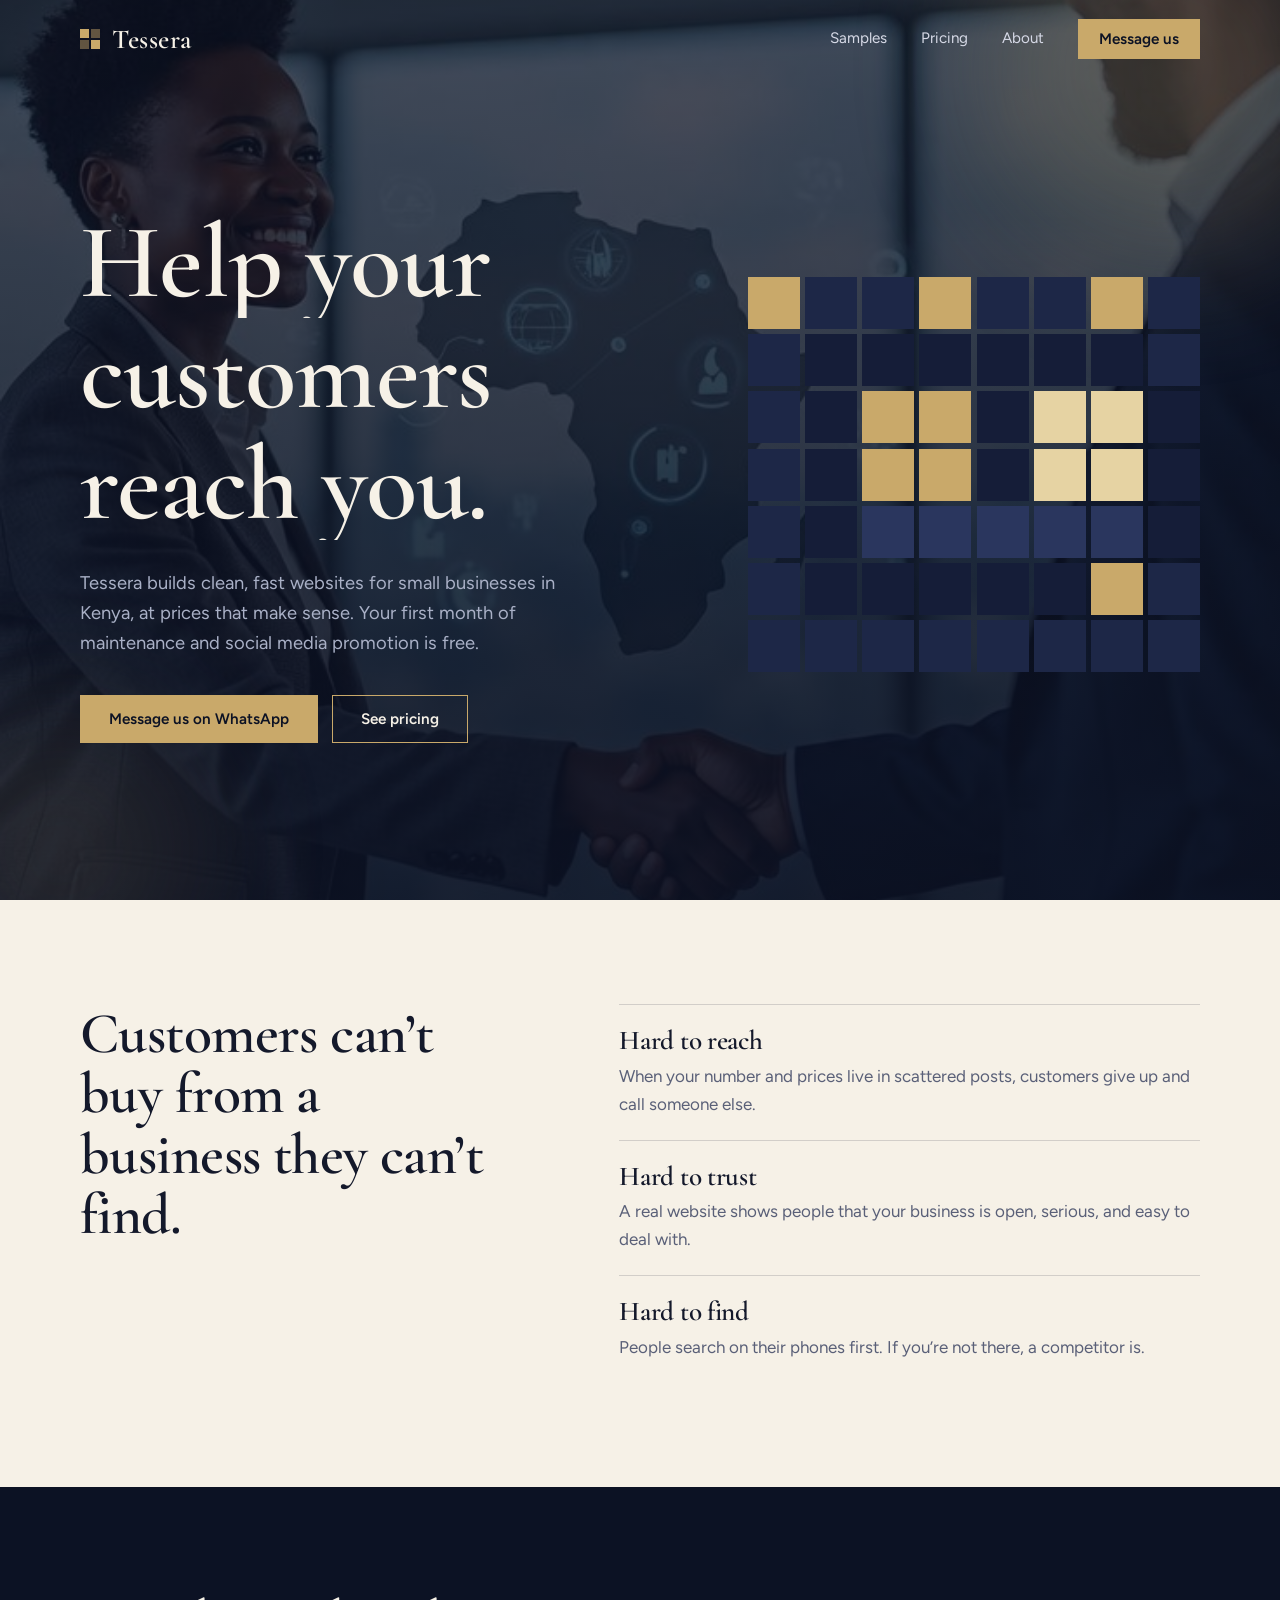
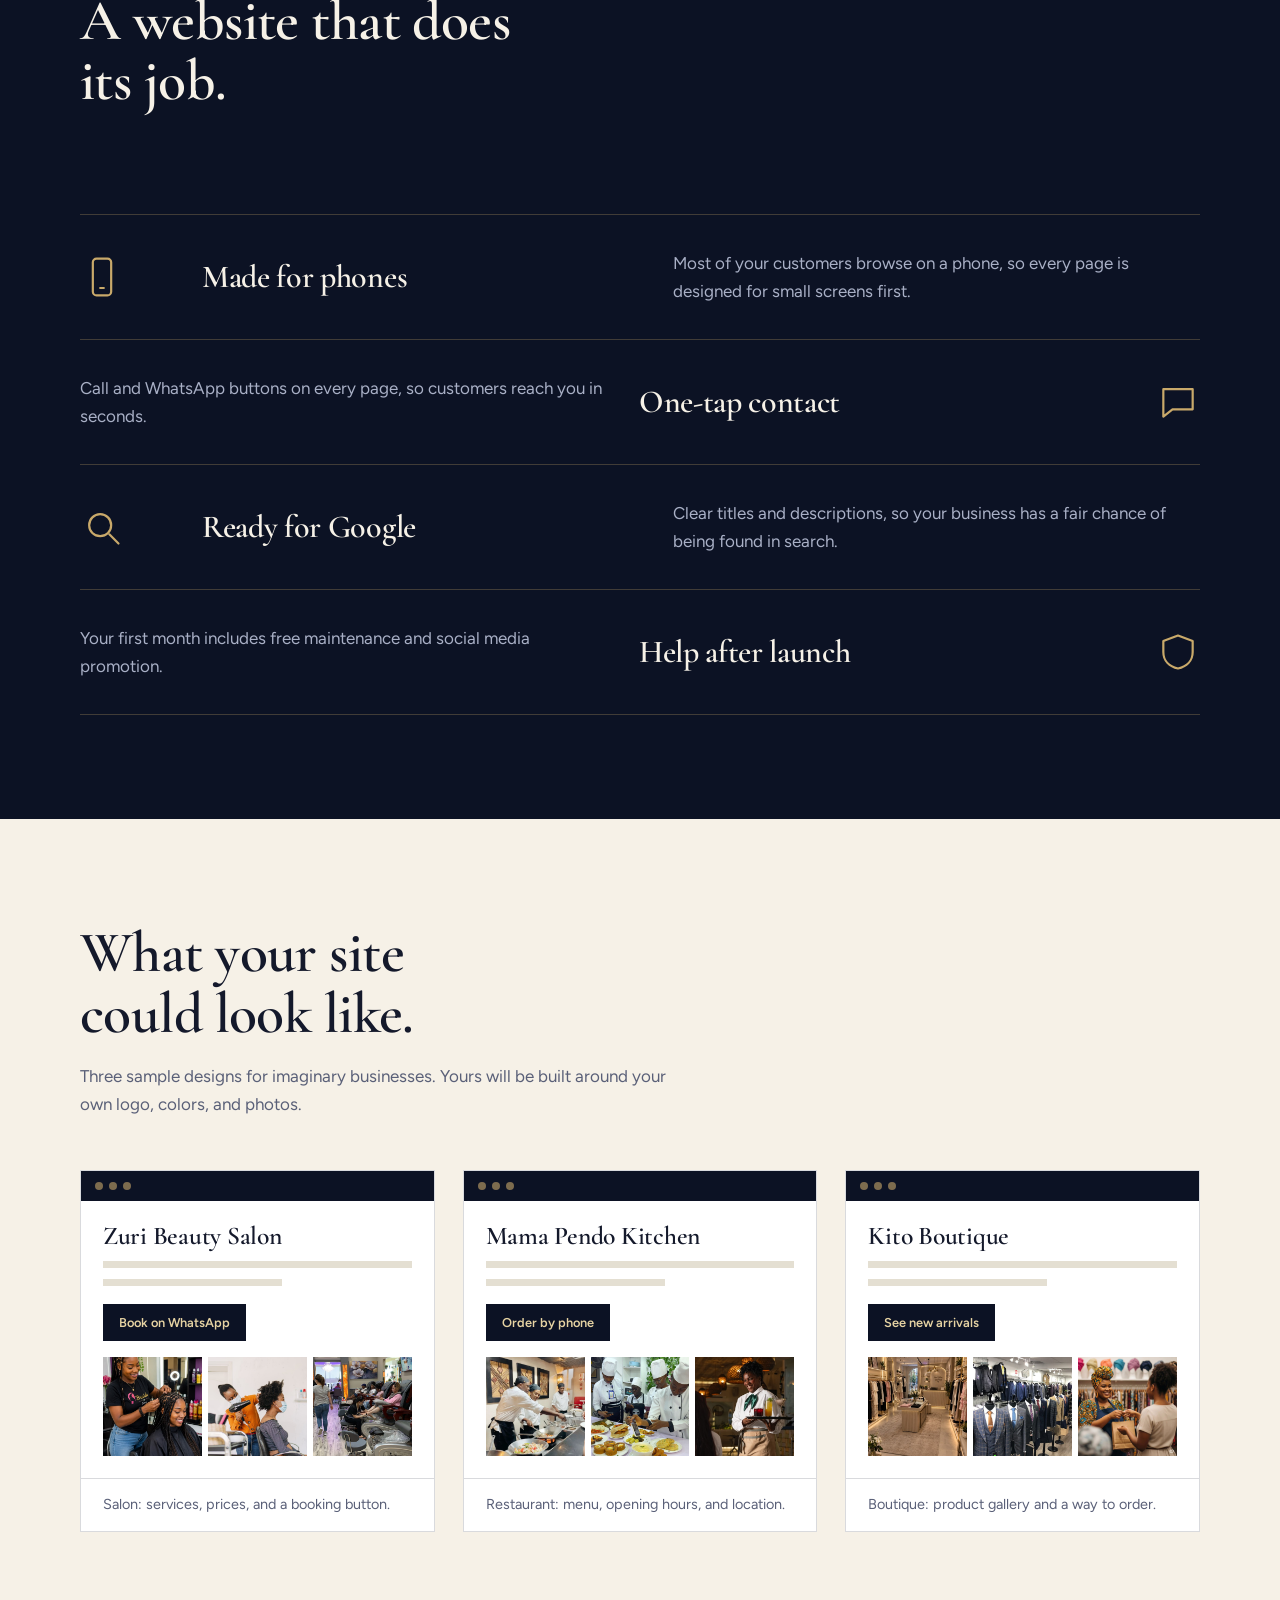
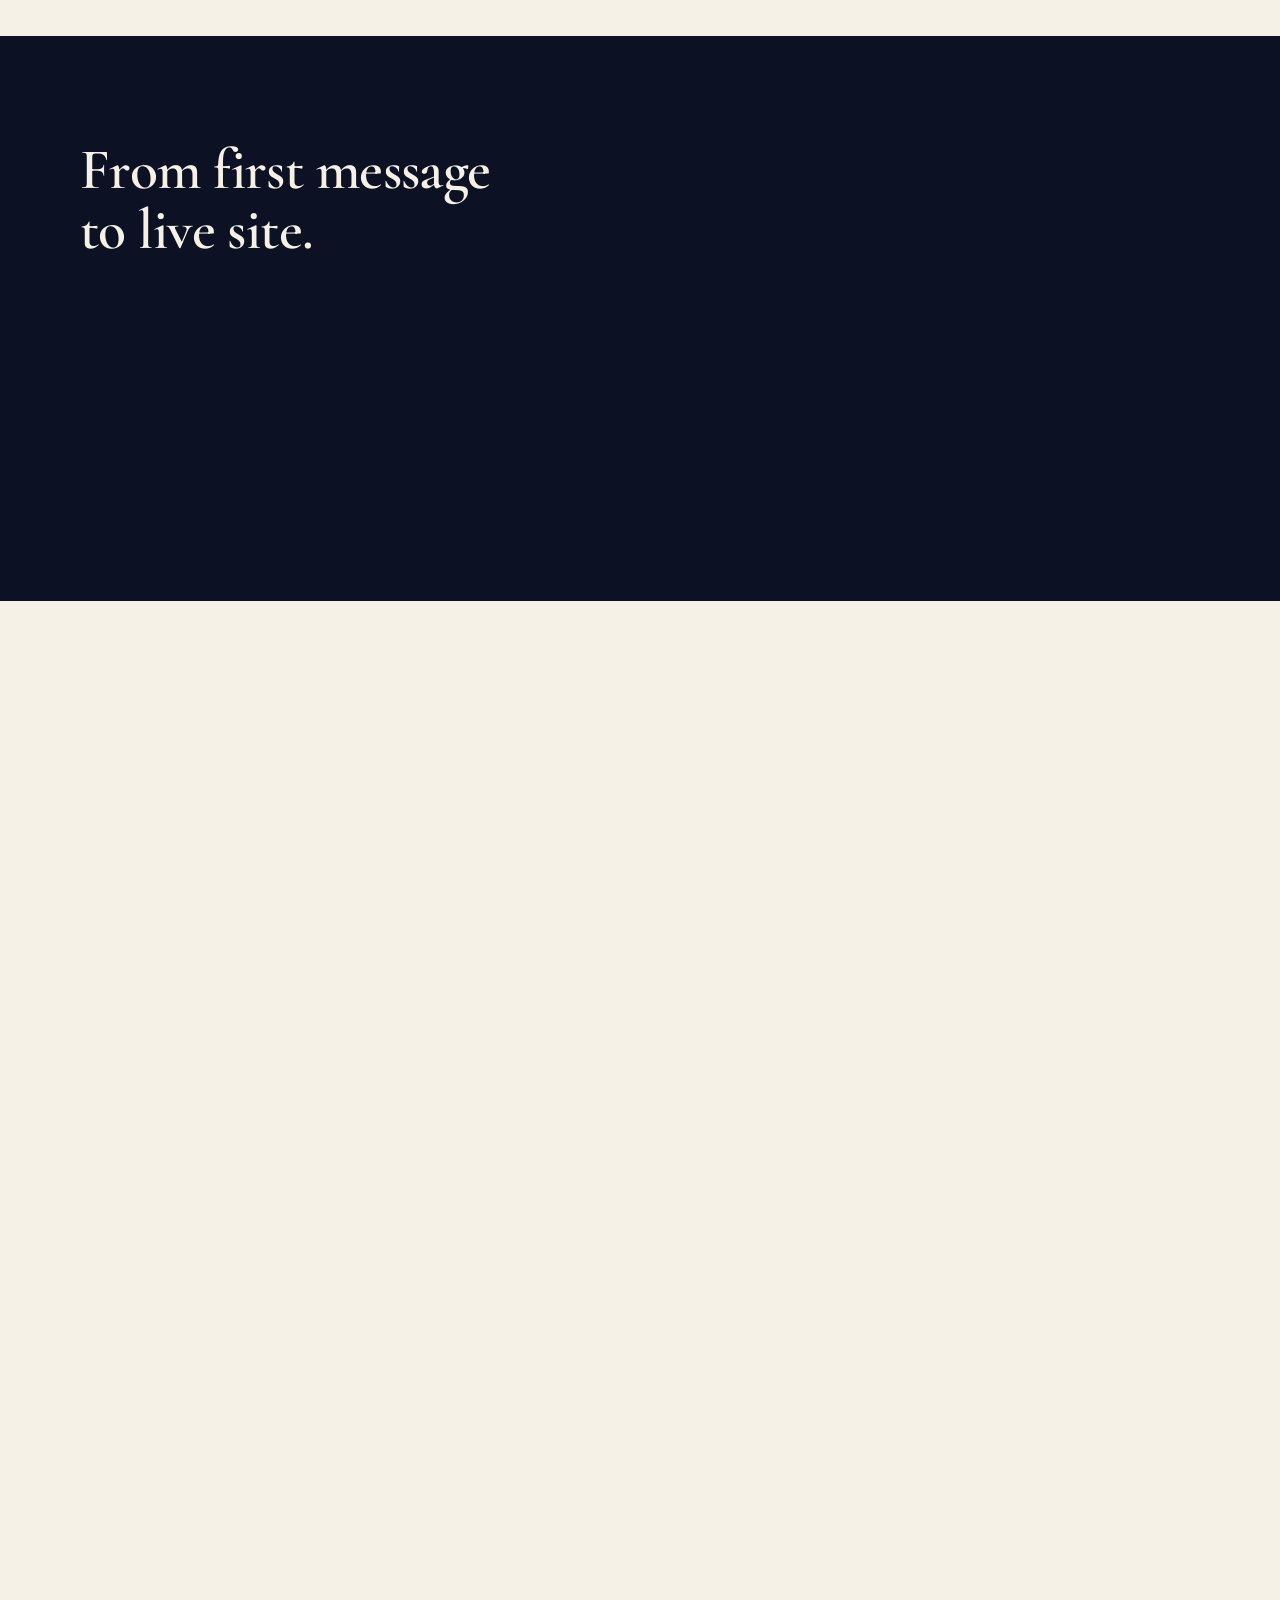
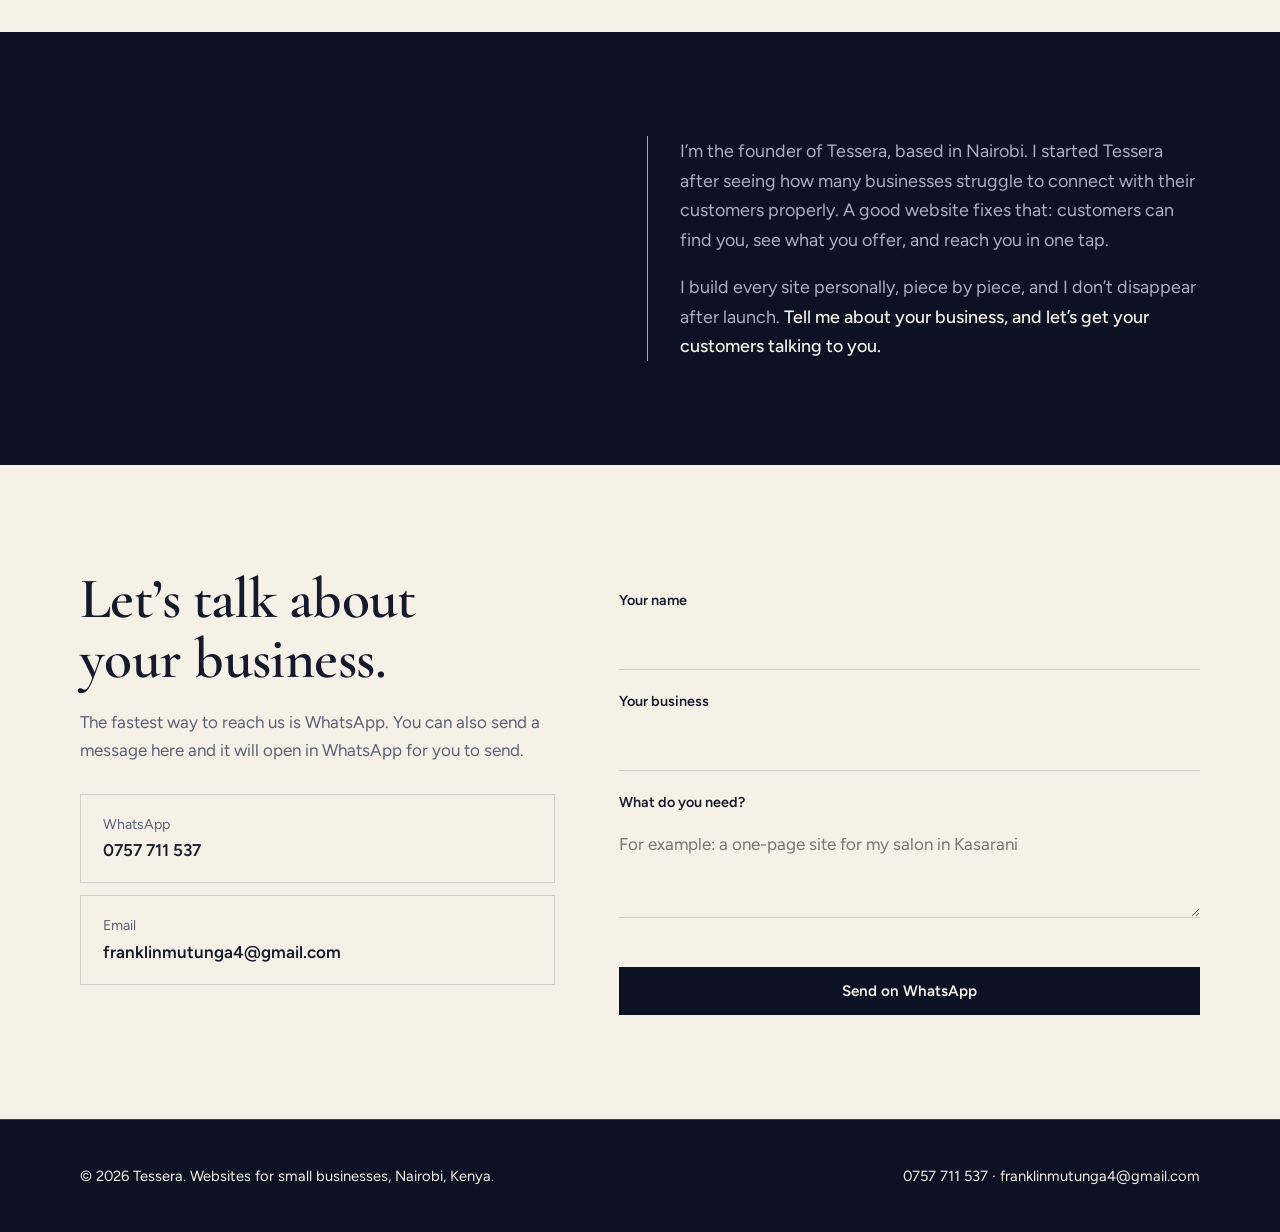
==== index.html @ fcf92c19 "Add index.html entry point for GitHub Pages" ====
<!DOCTYPE html>
<html lang="en">
<head>
<meta charset="utf-8">
<meta name="viewport" content="width=device-width, initial-scale=1">
<title>Tessera | Websites for small businesses in Kenya</title>
<meta name="description" content="Tessera builds clean, affordable websites for small businesses in Kenya. First month of maintenance and social media promotion free.">
<link rel="preconnect" href="https://fonts.googleapis.com">
<link rel="preconnect" href="https://fonts.gstatic.com" crossorigin>
<link href="https://fonts.googleapis.com/css2?family=Cormorant+Garamond:wght@500;600;700&family=Figtree:wght@400;500;600&display=swap" rel="stylesheet">
<style>
:root{--navy:#0c1224;--navy2:#151d38;--gold:#c9a96a;--gold2:#e6d3a3;--ivory:#f6f1e7;--ink:#14192b;color-scheme:dark}
*{box-sizing:border-box;margin:0;padding:0;-webkit-tap-highlight-color:transparent}
html{scroll-behavior:smooth;scroll-padding-top:76px;overflow-x:clip}
body{font-family:Figtree,system-ui,sans-serif;font-size:17px;line-height:1.65;background:var(--navy);color:var(--ivory);overflow-x:clip}
h1,h2,h3{font-family:'Cormorant Garamond',Georgia,serif;font-weight:600;line-height:1.05;letter-spacing:-.01em}
a{color:inherit}
:focus-visible{outline:2px solid var(--gold);outline-offset:4px}
a:focus:not(:focus-visible),button:focus:not(:focus-visible){outline:none}
.wrap{width:min(1120px,100% - 44px);margin-inline:auto}
section{padding:104px 0;position:relative}
.dark{--fg:var(--ivory);--mut:#a9b0c6;--line:rgba(201,169,106,.28);background:var(--navy);color:var(--fg)}
.light{--fg:var(--ink);--mut:#5a6078;--line:rgba(20,25,43,.16);background:var(--ivory);color:var(--fg)}
h2{font-size:clamp(2.2rem,6vw,3.6rem);max-width:16ch}
.lead{color:var(--mut);max-width:54ch;margin-top:18px}
.light .gold{color:#8a6d2f}
.btn{display:inline-block;padding:14px 28px;font:600 .95rem Figtree,sans-serif;text-decoration:none;border:1px solid var(--gold);cursor:pointer;position:relative;overflow:hidden;transition:color .35s,background .35s,transform .35s}
.btn.gold{background:var(--gold);color:var(--navy)}
.btn.gold:hover{background:var(--gold2);transform:translateY(-2px)}
.btn.line{color:var(--ivory)}
.btn.line:hover{background:var(--gold);color:var(--navy);transform:translateY(-2px)}
.btn.ink{background:var(--navy);color:var(--ivory);border-color:var(--navy)}
.btn.ink:hover{background:var(--gold);color:var(--navy);border-color:var(--gold)}

/* reveal */
.rv{opacity:0;transform:translateY(28px);transition:opacity .9s cubic-bezier(.2,.7,.2,1) var(--d,0s),transform .9s cubic-bezier(.2,.7,.2,1) var(--d,0s)}
.rv.in{opacity:1;transform:none}

/* nav */
header.nav{position:fixed;inset:0 0 auto;z-index:20;transition:border-color .4s;border-bottom:1px solid transparent}
header.nav::before{content:"";position:absolute;inset:0;z-index:-2;background:rgba(12,18,36,.94);-webkit-backdrop-filter:blur(10px);backdrop-filter:blur(10px);opacity:0;transition:opacity .4s}
header.nav.s::before{opacity:1}
header.nav.s{border-color:var(--line)}
.nav .wrap{display:flex;align-items:center;justify-content:space-between;height:78px;transition:height .4s}
.nav.s .wrap{height:64px}
.logo{position:relative;z-index:2;-webkit-user-select:none;user-select:none;-webkit-touch-callout:none;display:flex;align-items:center;gap:12px;font:600 1.7rem 'Cormorant Garamond',serif;text-decoration:none;letter-spacing:.02em}
.logo i{display:grid;grid-template-columns:1fr 1fr;gap:2px;width:20px;height:20px}
.logo i b{background:var(--gold)}.logo i b:nth-child(2),.logo i b:nth-child(3){opacity:.45}
.menu{display:flex;align-items:center;gap:34px}
.menu a:not(.btn){text-decoration:none;font-size:.95rem;position:relative;padding:6px 0;color:#d6d9e6}
.menu a:not(.btn)::after{content:"";position:absolute;left:0;bottom:0;height:1px;width:100%;background:var(--gold);transform:scaleX(0);transform-origin:left;transition:transform .4s}
.menu a:not(.btn):hover::after{transform:scaleX(1)}
.menu .btn{padding:10px 20px}
.burger{z-index:2;display:none;width:44px;height:44px;background:none;border:0;cursor:pointer;position:relative}
.burger span{position:absolute;left:10px;right:10px;height:1.5px;background:var(--ivory);transition:transform .4s,opacity .3s,top .4s}
.burger span:nth-child(1){top:16px}.burger span:nth-child(2){top:22px}.burger span:nth-child(3){top:28px}
.burger[aria-expanded=true] span:nth-child(1){top:22px;transform:rotate(45deg)}
.burger[aria-expanded=true] span:nth-child(2){opacity:0}
.burger[aria-expanded=true] span:nth-child(3){top:22px;transform:rotate(-45deg)}
@media(max-width:820px){
  .burger{display:block}
  .menu{position:fixed;inset:0;background:var(--navy);flex-direction:column;justify-content:center;gap:26px;font-size:1.4rem;opacity:0;visibility:hidden;transition:opacity .45s,visibility .45s;z-index:-1}
  .menu.open{opacity:1;visibility:visible}
  .menu a:not(.btn){font:600 2.2rem 'Cormorant Garamond',serif;transform:translateY(16px);opacity:0;transition:transform .6s,opacity .6s}
  .menu.open a:not(.btn){transform:none;opacity:1}
  .menu.open a:nth-child(2){transition-delay:.08s}.menu.open a:nth-child(3){transition-delay:.16s}.menu.open a:nth-child(4){transition-delay:.24s}
}

/* hero */
.hero{min-height:100svh;display:flex;align-items:center;padding:130px 0 80px;overflow:clip}
.hero-bgwrap{position:absolute;inset:0;z-index:0;pointer-events:none}
.hero-bg{position:sticky;top:0;height:100vh;height:100svh;background:linear-gradient(rgba(12,18,36,.74),rgba(12,18,36,.9)),url('hero.jpg') center/cover no-repeat,var(--navy)}
.orb{position:absolute;border-radius:50%;filter:blur(70px);opacity:.22;background:var(--gold);animation:drift 18s ease-in-out infinite alternate;pointer-events:none}
.orb.a{width:380px;height:380px;top:-120px;right:-80px}
.orb.b{width:300px;height:300px;bottom:-100px;left:-90px;opacity:.12;animation-duration:24s}
@keyframes drift{to{transform:translate(-40px,50px) scale(1.15)}}
.hero .wrap{display:grid;grid-template-columns:1.15fr .85fr;gap:56px;align-items:center;position:relative;z-index:1}
.hero h1{font-size:clamp(3.2rem,9.5vw,6.6rem)}
.hero h1 span{display:block;overflow:hidden}
.hero h1 span b{display:block;font-weight:600;transform:translateY(105%);animation:up 1.1s cubic-bezier(.2,.7,.2,1) forwards}
.hero h1 span:nth-child(2) b{animation-delay:.12s}.hero h1 span:nth-child(3) b{animation-delay:.24s}
@keyframes up{to{transform:none}}
.hero p{color:var(--mut);font-size:1.15rem;max-width:42ch;margin:28px 0 36px}
.hero .fade{opacity:0;animation:fi 1s .6s forwards}
@keyframes fi{to{opacity:1}}
.cta{display:flex;flex-wrap:wrap;gap:14px}
.mosaic{display:grid;grid-template-columns:repeat(8,1fr);gap:5px;aspect-ratio:8/7;will-change:transform}
.mosaic span{background:var(--navy2);animation:land .6s both}
@keyframes land{from{opacity:0;transform:scale(.3)}to{opacity:1;transform:none}}
@media(max-width:860px){.hero .wrap{grid-template-columns:1fr}.mosaic{max-width:380px}}

/* problem */
.split{display:grid;grid-template-columns:.9fr 1.1fr;gap:64px}
@media(max-width:860px){.split{grid-template-columns:1fr;gap:36px}section{padding:80px 0}}
.facts div{padding:22px 0;border-top:1px solid var(--line)}
.facts h3{font-size:1.7rem;margin-bottom:6px}
.facts p{color:var(--mut)}

/* services */
.rows{margin-top:56px}
.row{display:grid;grid-template-columns:90px 1fr 1.2fr;gap:32px;align-items:center;padding:34px 0;border-top:1px solid var(--line);transition:padding .5s,background .5s}
.row:last-child{border-bottom:1px solid var(--line)}
.row:hover{padding-left:20px;background:linear-gradient(90deg,rgba(201,169,106,.09),transparent)}
.row svg{width:44px;height:44px;fill:none;stroke:var(--gold);stroke-width:1.2;stroke-linecap:round;stroke-linejoin:round;transition:transform .5s}
.row:hover svg{transform:scale(1.12) rotate(-4deg)}
.row h3{font-size:2rem}
.row p{color:var(--mut)}
.row:nth-child(even){grid-template-columns:1.2fr 1fr 90px}
.row:nth-child(even) svg{order:3;justify-self:end}
.row:nth-child(even) p{order:1}.row:nth-child(even) h3{order:2}
@media(max-width:820px){.row,.row:nth-child(even){grid-template-columns:56px 1fr;gap:6px 18px}.row p,.row:nth-child(even) p{grid-column:2;order:0}.row:nth-child(even) svg{order:0;justify-self:start}.row:nth-child(even) h3{order:0}.row svg{grid-row:span 2}}

/* samples */
.samples{display:grid;grid-template-columns:repeat(auto-fit,minmax(270px,1fr));gap:28px;margin-top:52px}
.site{background:#fff;border:1px solid var(--line);transition:transform .5s,box-shadow .5s}
.site:hover{transform:translateY(-8px);box-shadow:0 24px 50px -24px rgba(12,18,36,.45)}
.site .bar{display:flex;gap:6px;padding:11px 14px;background:var(--navy)}
.site .bar i{width:8px;height:8px;border-radius:50%;background:var(--gold);opacity:.6}
.site .screen{padding:22px;min-height:200px;color:var(--ink)}
.site h3{font-size:1.6rem}
.site .ln{height:7px;background:#e4dfd2;margin-top:11px}.site .ln.s{width:58%}
.site .chip{display:inline-block;margin-top:18px;padding:8px 16px;font-size:.8rem;font-weight:600;background:var(--navy);color:var(--gold2)}
.site .gal{display:grid;grid-template-columns:repeat(3,1fr);gap:6px;margin-top:16px}
.site .gal b{aspect-ratio:1;transition:transform .5s;overflow:hidden}
.site .gal img{width:100%;height:100%;object-fit:cover;display:block}
.site:hover .gal b:nth-child(2){transform:translateY(-4px)}
.site p.cap{padding:14px 22px;border-top:1px solid var(--line);color:var(--mut);font-size:.9rem}

/* steps */
.steps{display:grid;grid-template-columns:repeat(auto-fit,minmax(240px,1fr));gap:36px;margin-top:56px}
.step{border-top:1px solid var(--gold);padding-top:22px}
.step em{font:600 3.4rem/1 'Cormorant Garamond',serif;color:var(--gold);font-style:normal}
.step h3{font-size:1.7rem;margin:10px 0 8px}
.step p{color:var(--mut)}

/* pricing */
.free{margin-top:36px;padding:20px 26px;background:var(--gold);color:var(--navy);font-weight:600}
.plans{display:grid;grid-template-columns:repeat(auto-fit,minmax(290px,1fr));gap:26px;margin-top:26px}
.plan{padding:38px;border:1px solid var(--line)}
.plan.feat{background:var(--navy);color:var(--ivory);border-color:var(--navy);--mut:#a9b0c6}
.plan h3{font-size:2rem}
.price{font:600 2.3rem 'Cormorant Garamond',serif;margin:10px 0 2px;color:#8a6d2f}
.feat .price{color:var(--gold2)}
.plan small{color:var(--mut)}
.plan ul{list-style:none;margin:22px 0 28px}
.plan li{padding:7px 0 7px 24px;position:relative}
.plan li::before{content:"";position:absolute;left:0;top:17px;width:10px;height:1px;background:var(--gold);box-shadow:0 0 0 .5px var(--gold)}
.note{color:var(--mut);font-size:.95rem;margin-top:26px;max-width:70ch}

/* about */
.about .wrap{display:grid;grid-template-columns:1fr 1.1fr;gap:64px;align-items:start}
@media(max-width:860px){.about .wrap{grid-template-columns:1fr;gap:28px}}
.about .txt{border-left:1px solid var(--gold);padding-left:32px}
.about p{color:var(--mut);font-size:1.12rem}
.about p+p{margin-top:18px}
.about strong{color:var(--ivory);font-weight:500}

/* contact */
.direct{margin-top:30px;display:grid;gap:12px}
.direct a{display:block;padding:18px 22px;border:1px solid var(--line);text-decoration:none;font-weight:600;transition:border-color .4s,transform .4s,background .4s}
.direct a small{display:block;font-weight:400;color:var(--mut)}
.direct a:hover{border-color:var(--gold);transform:translateX(6px);background:rgba(201,169,106,.1)}
label{display:block;font-weight:600;font-size:.9rem;margin:20px 0 4px}
input,textarea{width:100%;padding:12px 0;border:0;border-bottom:1px solid var(--line);background:transparent;color:var(--fg);font:inherit;border-radius:0;transition:border-color .4s}
input:focus,textarea:focus{outline:0;border-color:var(--gold)}
textarea{min-height:100px;resize:vertical}
.err{color:#a8321f;font-size:.9rem;min-height:1.3em;margin-top:8px}
form .btn{width:100%;margin-top:14px}
footer{padding:44px 0;border-top:1px solid var(--line);font-size:.92rem;color:var(--mut)}
footer .wrap{display:flex;flex-wrap:wrap;justify-content:space-between;gap:12px}
@media(prefers-reduced-motion:reduce){
  *,*::before,*::after{animation:none!important;transition-duration:.01ms!important;scroll-behavior:auto!important}
  .rv,.hero .fade{opacity:1;transform:none}.hero h1 span b{transform:none}
}
</style>
</head>
<body>

<header class="nav" id="nav">
  <div class="wrap">
    <a class="logo" href="#top"><i aria-hidden="true"><b></b><b></b><b></b><b></b></i>Tessera</a>
    <button class="burger" id="bg" aria-label="Menu" aria-expanded="false" aria-controls="mn"><span></span><span></span><span></span></button>
    <nav class="menu" id="mn" aria-label="Main">
      <a href="#samples">Samples</a><a href="#pricing">Pricing</a><a href="#about">About</a>
      <a class="btn gold" href="https://wa.me/254757711537" target="_blank" rel="noopener">Message us</a>
    </nav>
  </div>
</header>

<header class="hero dark" id="top" style="position:relative">
  <div class="hero-bgwrap" aria-hidden="true"><div class="hero-bg"></div></div>
  <div class="orb a" aria-hidden="true"></div><div class="orb b" aria-hidden="true"></div>
  <div class="wrap">
    <div>
      <h1><span><b>Help your</b></span><span><b>customers</b></span><span><b>reach you.</b></span></h1>
      <p class="fade">Tessera builds clean, fast websites for small businesses in Kenya, at prices that make sense. Your first month of maintenance and social media promotion is free.</p>
      <div class="cta fade">
        <a class="btn gold" href="https://wa.me/254757711537?text=Hi%20Tessera%2C%20I%27d%20like%20a%20website%20for%20my%20business." target="_blank" rel="noopener">Message us on WhatsApp</a>
        <a class="btn line" href="#pricing">See pricing</a>
      </div>
    </div>
    <div class="mosaic" id="mosaic" data-p="-.06" aria-hidden="true"></div>
  </div>
</header>

<section class="light">
  <div class="wrap split">
    <h2 class="rv">Customers can’t buy from a business they can’t find.</h2>
    <div class="facts">
      <div class="rv"><h3>Hard to reach</h3><p>When your number and prices live in scattered posts, customers give up and call someone else.</p></div>
      <div class="rv" style="--d:.12s"><h3>Hard to trust</h3><p>A real website shows people that your business is open, serious, and easy to deal with.</p></div>
      <div class="rv" style="--d:.24s"><h3>Hard to find</h3><p>People search on their phones first. If you’re not there, a competitor is.</p></div>
    </div>
  </div>
</section>

<section class="dark" id="offer">
  <div class="wrap">
    <h2 class="rv">A website that does its job.</h2>
    <p class="lead rv">Every Tessera site is built by hand, piece by piece, to fit your business.</p>
    <div class="rows">
      <div class="row rv"><svg viewBox="0 0 24 24"><rect x="7" y="2" width="10" height="20" rx="2"/><path d="M11 18h2"/></svg><h3>Made for phones</h3><p>Most of your customers browse on a phone, so every page is designed for small screens first.</p></div>
      <div class="row rv"><svg viewBox="0 0 24 24"><path d="M4 5h16v11H9l-5 4z"/></svg><h3>One-tap contact</h3><p>Call and WhatsApp buttons on every page, so customers reach you in seconds.</p></div>
      <div class="row rv"><svg viewBox="0 0 24 24"><circle cx="11" cy="11" r="6"/><path d="M16 16l5 5"/></svg><h3>Ready for Google</h3><p>Clear titles and descriptions, so your business has a fair chance of being found in search.</p></div>
      <div class="row rv"><svg viewBox="0 0 24 24"><path d="M12 3l8 3v6c0 5-3.5 8-8 9-4.5-1-8-4-8-9V6z"/></svg><h3>Help after launch</h3><p>Your first month includes free maintenance and social media promotion.</p></div>
    </div>
  </div>
</section>

<section class="light" id="samples">
  <div class="wrap">
    <h2 class="rv">What your site could look like.</h2>
    <p class="lead rv">Three sample designs for imaginary businesses. Yours will be built around your own logo, colors, and photos.</p>
    <div class="samples">
      <div class="site rv">
        <div class="bar"><i></i><i></i><i></i></div>
        <div class="screen"><h3>Zuri Beauty Salon</h3><div class="ln"></div><div class="ln s"></div><span class="chip">Book on WhatsApp</span>
          <div class="gal"><b style="background:#c9a96a"><img src="zuri-1.jpg" alt="" loading="lazy" onerror="this.remove()"></b><b style="background:#0c1224"><img src="zuri-2.jpg" alt="" loading="lazy" onerror="this.remove()"></b><b style="background:#e4dfd2"><img src="zuri-3.jpg" alt="" loading="lazy" onerror="this.remove()"></b></div></div>
        <p class="cap">Salon: services, prices, and a booking button.</p>
      </div>
      <div class="site rv" style="--d:.12s">
        <div class="bar"><i></i><i></i><i></i></div>
        <div class="screen"><h3>Mama Pendo Kitchen</h3><div class="ln"></div><div class="ln s"></div><span class="chip">Order by phone</span>
          <div class="gal"><b style="background:#0c1224"><img src="pendo-1.jpg" alt="" loading="lazy" onerror="this.remove()"></b><b style="background:#e6d3a3"><img src="pendo-2.jpg" alt="" loading="lazy" onerror="this.remove()"></b><b style="background:#8a6d2f"><img src="pendo-3.jpg" alt="" loading="lazy" onerror="this.remove()"></b></div></div>
        <p class="cap">Restaurant: menu, opening hours, and location.</p>
      </div>
      <div class="site rv" style="--d:.24s">
        <div class="bar"><i></i><i></i><i></i></div>
        <div class="screen"><h3>Kito Boutique</h3><div class="ln"></div><div class="ln s"></div><span class="chip">See new arrivals</span>
          <div class="gal"><b style="background:#e4dfd2"><img src="kito-1.jpg" alt="" loading="lazy" onerror="this.remove()"></b><b style="background:#c9a96a"><img src="kito-2.jpg" alt="" loading="lazy" onerror="this.remove()"></b><b style="background:#151d38"><img src="kito-3.jpg" alt="" loading="lazy" onerror="this.remove()"></b></div></div>
        <p class="cap">Boutique: product gallery and a way to order.</p>
      </div>
    </div>
  </div>
</section>

<section class="dark" id="how">
  <div class="wrap">
    <h2 class="rv">From first message to live site.</h2>
    <div class="steps">
      <div class="step rv"><em>1</em><h3>Tell us about your business</h3><p>Message us on WhatsApp with what you do, your services, and any photos you have.</p></div>
      <div class="step rv" style="--d:.12s"><em>2</em><h3>We build and show you</h3><p>You see your site, ask for changes, and we adjust until you’re happy.</p></div>
      <div class="step rv" style="--d:.24s"><em>3</em><h3>Go live and get noticed</h3><p>Your site goes online and we help announce your business on social media.</p></div>
    </div>
  </div>
</section>

<section class="light" id="pricing">
  <div class="wrap">
    <h2 class="rv">Simple prices for small budgets.</h2>
    <div class="free rv">Your first month is on us: free maintenance and social media promotion with every site.</div>
    <div class="plans">
      <div class="plan rv">
        <h3>Starter</h3><div class="price">KES 8,000 to 10,000</div><small>One-page website</small>
        <ul><li>Your business, services, and prices on one page</li><li>Call and WhatsApp buttons</li><li>Works on every phone</li><li>First month free: maintenance and social media promotion</li></ul>
        <a class="btn ink" href="https://wa.me/254757711537?text=Hi%20Tessera%2C%20I%27m%20interested%20in%20the%20Starter%20package." target="_blank" rel="noopener">Ask about Starter</a>
      </div>
      <div class="plan feat rv" style="--d:.12s">
        <h3>Standard</h3><div class="price">KES 15,000 to 20,000</div><small>Up to 5 pages</small>
        <ul><li>Home, about, services, gallery, and contact</li><li>Contact form and WhatsApp button</li><li>Your logo and colors throughout</li><li>First month free: maintenance and social media promotion</li></ul>
        <a class="btn gold" href="https://wa.me/254757711537?text=Hi%20Tessera%2C%20I%27m%20interested%20in%20the%20Standard%20package." target="_blank" rel="noopener">Ask about Standard</a>
      </div>
    </div>
    <p class="note rv">The final price depends on what your business needs. A domain name (like yourbusiness.co.ke) and hosting are paid separately and usually cost a few thousand shillings a year. Online shops are coming soon, so ask us if you need one.</p>
  </div>
</section>

<section class="dark about" id="about">
  <div class="wrap">
    <h2 class="rv">Hi, I’m Franklin.</h2>
    <div class="txt rv" style="--d:.12s">
      <p>I’m the founder of Tessera, based in Nairobi. I started Tessera after seeing how many businesses struggle to connect with their customers properly. A good website fixes that: customers can find you, see what you offer, and reach you in one tap.</p>
      <p>I build every site personally, piece by piece, and I don’t disappear after launch. <strong>Tell me about your business, and let’s get your customers talking to you.</strong></p>
    </div>
  </div>
</section>

<section class="light" id="contact">
  <div class="wrap split">
    <div>
      <h2 class="rv">Let’s talk about your business.</h2>
      <p class="lead rv">The fastest way to reach us is WhatsApp. You can also send a message here and it will open in WhatsApp for you to send.</p>
      <div class="direct rv">
        <a href="https://wa.me/254757711537" target="_blank" rel="noopener"><small>WhatsApp</small>0757 711 537</a>
        <a href="mailto:franklinmutunga4@gmail.com"><small>Email</small>franklinmutunga4@gmail.com</a>
      </div>
    </div>
    <form id="f" class="rv" style="--d:.12s" novalidate>
      <label for="n">Your name</label><input id="n" autocomplete="name">
      <label for="b">Your business</label><input id="b">
      <label for="m">What do you need?</label><textarea id="m" placeholder="For example: a one-page site for my salon in Kasarani"></textarea>
      <div class="err" id="e" role="alert"></div>
      <button class="btn ink" type="submit">Send on WhatsApp</button>
    </form>
  </div>
</section>

<footer class="dark">
  <div class="wrap">
    <span>© <span id="y"></span> Tessera. Websites for small businesses, Nairobi, Kenya.</span>
    <span>0757 711 537 · franklinmutunga4@gmail.com</span>
  </div>
</footer>

<script>
var rm=matchMedia('(prefers-reduced-motion: reduce)').matches;
// mosaic: a browser window built from tiles
(function(){
  var m=document.getElementById('mosaic'),
  map=['TTTTTTTT','T......T','T.AA.GG.','T.AA.GG.','T.SSSSS.','T.....KT','TTTTTTTT'],
  fill={T:'#1d2747',A:'#c9a96a',G:'#e6d3a3',S:'#2a365e',K:'#c9a96a'};
  for(var r=0;r<7;r++)for(var k=0;k<8;k++){
    var s=document.createElement('span'),c=map[r][k];
    if(c!=='.')s.style.background=(c==='T'&&r===0&&k%3===0)?'#c9a96a':fill[c];
    s.style.animationDelay=(300+(r+k)*60)+'ms';
    m.appendChild(s);
  }
  document.getElementById('y').textContent=new Date().getFullYear();
})();
// nav: transparent to solid, mobile menu
var nav=document.getElementById('nav'),bg=document.getElementById('bg'),mn=document.getElementById('mn');
function sc(){nav.classList.toggle('s',scrollY>40)}
addEventListener('scroll',sc,{passive:true});sc();
function tog(o){mn.classList.toggle('open',o);bg.setAttribute('aria-expanded',o);document.body.style.overflow=o?'hidden':''}
bg.onclick=function(){tog(!mn.classList.contains('open'))};
mn.addEventListener('click',function(e){if(e.target.tagName==='A')tog(false)});
addEventListener('keydown',function(e){if(e.key==='Escape')tog(false)});
// scroll reveal
var els=document.querySelectorAll('.rv');
if('IntersectionObserver' in window&&!rm){
  var io=new IntersectionObserver(function(a){a.forEach(function(x){if(x.isIntersecting){x.target.classList.add('in');io.unobserve(x.target)}})},{threshold:.12,rootMargin:'0px 0px -6% 0px'});
  els.forEach(function(e){io.observe(e)});
}else els.forEach(function(e){e.classList.add('in')});
// gentle parallax
var ps=document.querySelectorAll('[data-p]');
if(!rm&&ps.length){var t=0;addEventListener('scroll',function(){if(t)return;t=requestAnimationFrame(function(){t=0;ps.forEach(function(p){p.style.transform='translateY('+(scrollY*p.dataset.p)+'px)'})})},{passive:true})}
// contact form opens WhatsApp
document.getElementById('f').addEventListener('submit',function(ev){
  ev.preventDefault();
  var n=document.getElementById('n').value.trim(),b=document.getElementById('b').value.trim(),m=document.getElementById('m').value.trim(),e=document.getElementById('e');
  if(!n||!m){e.textContent='Add your name and what you need, then send again.';return}
  e.textContent='';
  window.open('https://wa.me/254757711537?text='+encodeURIComponent('Hi Tessera, my name is '+n+(b?' from '+b:'')+'. '+m),'_blank');
});
</script>
</body>
</html>
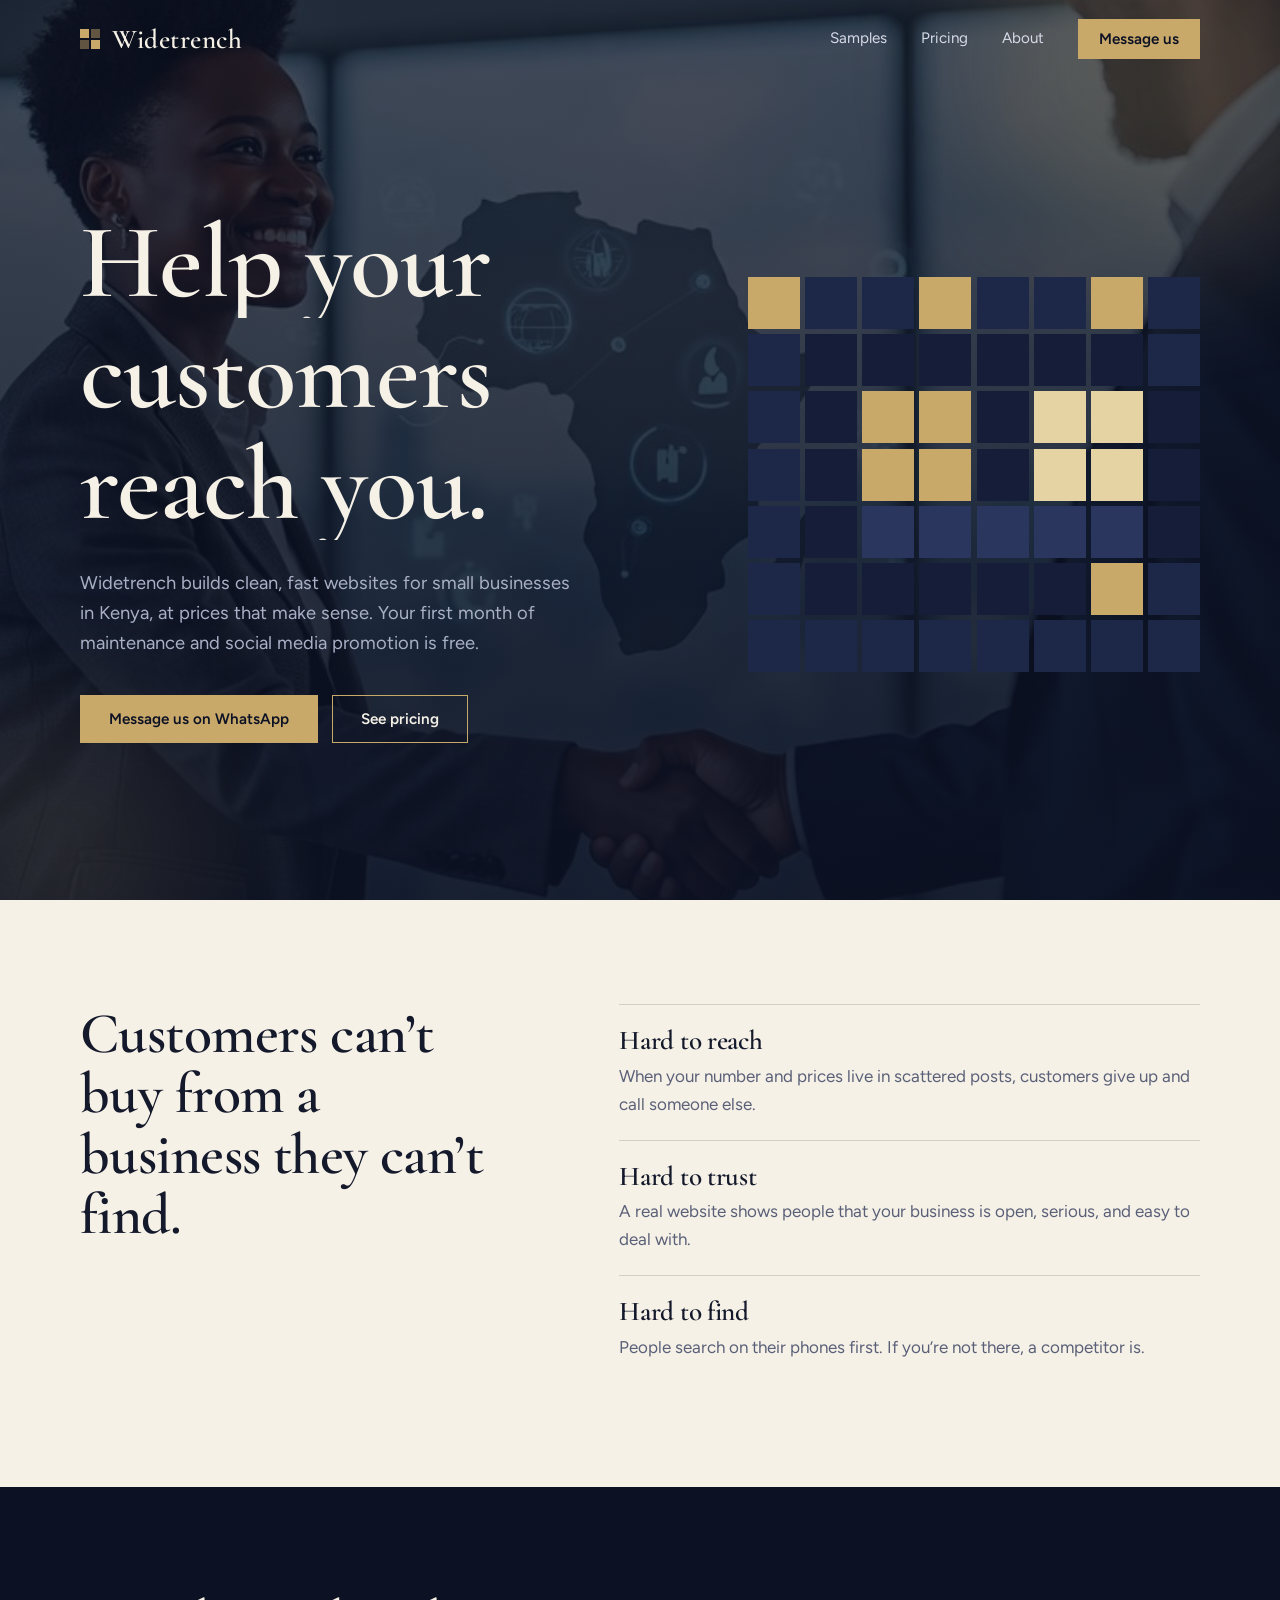
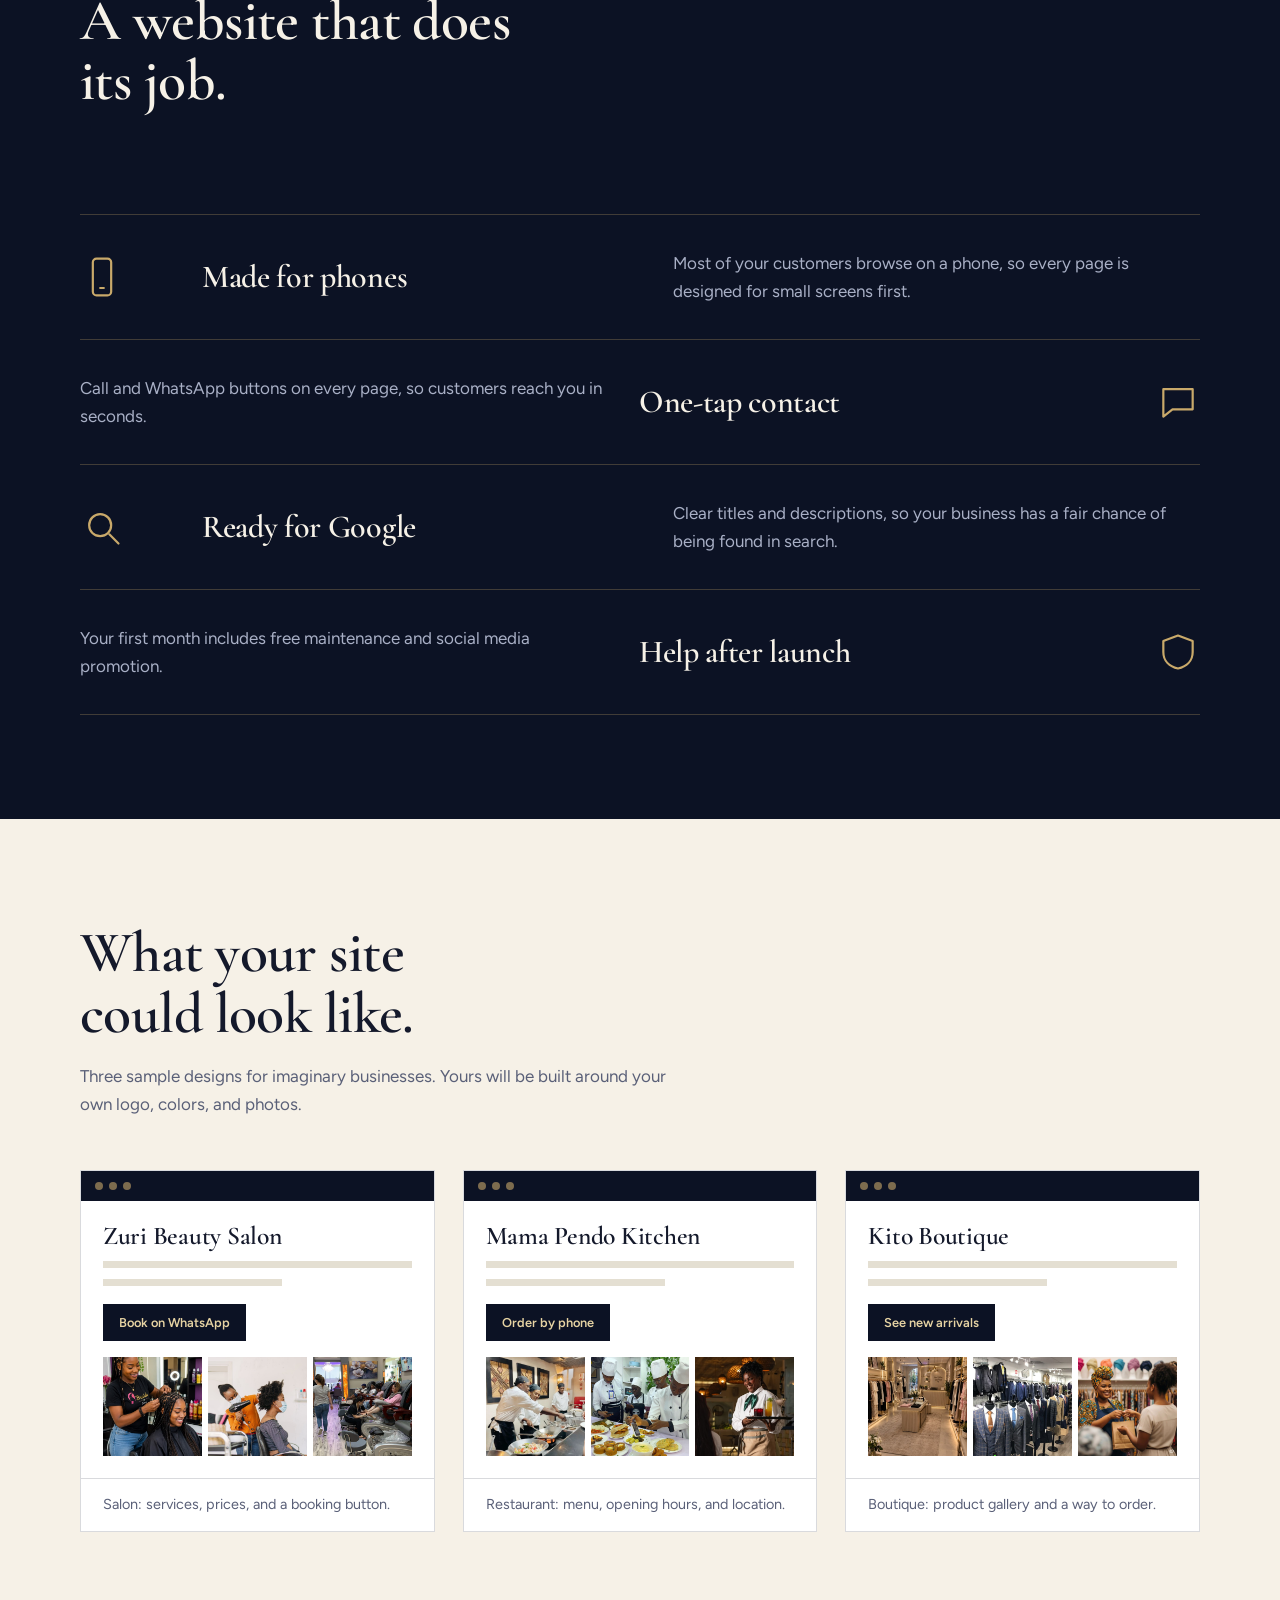
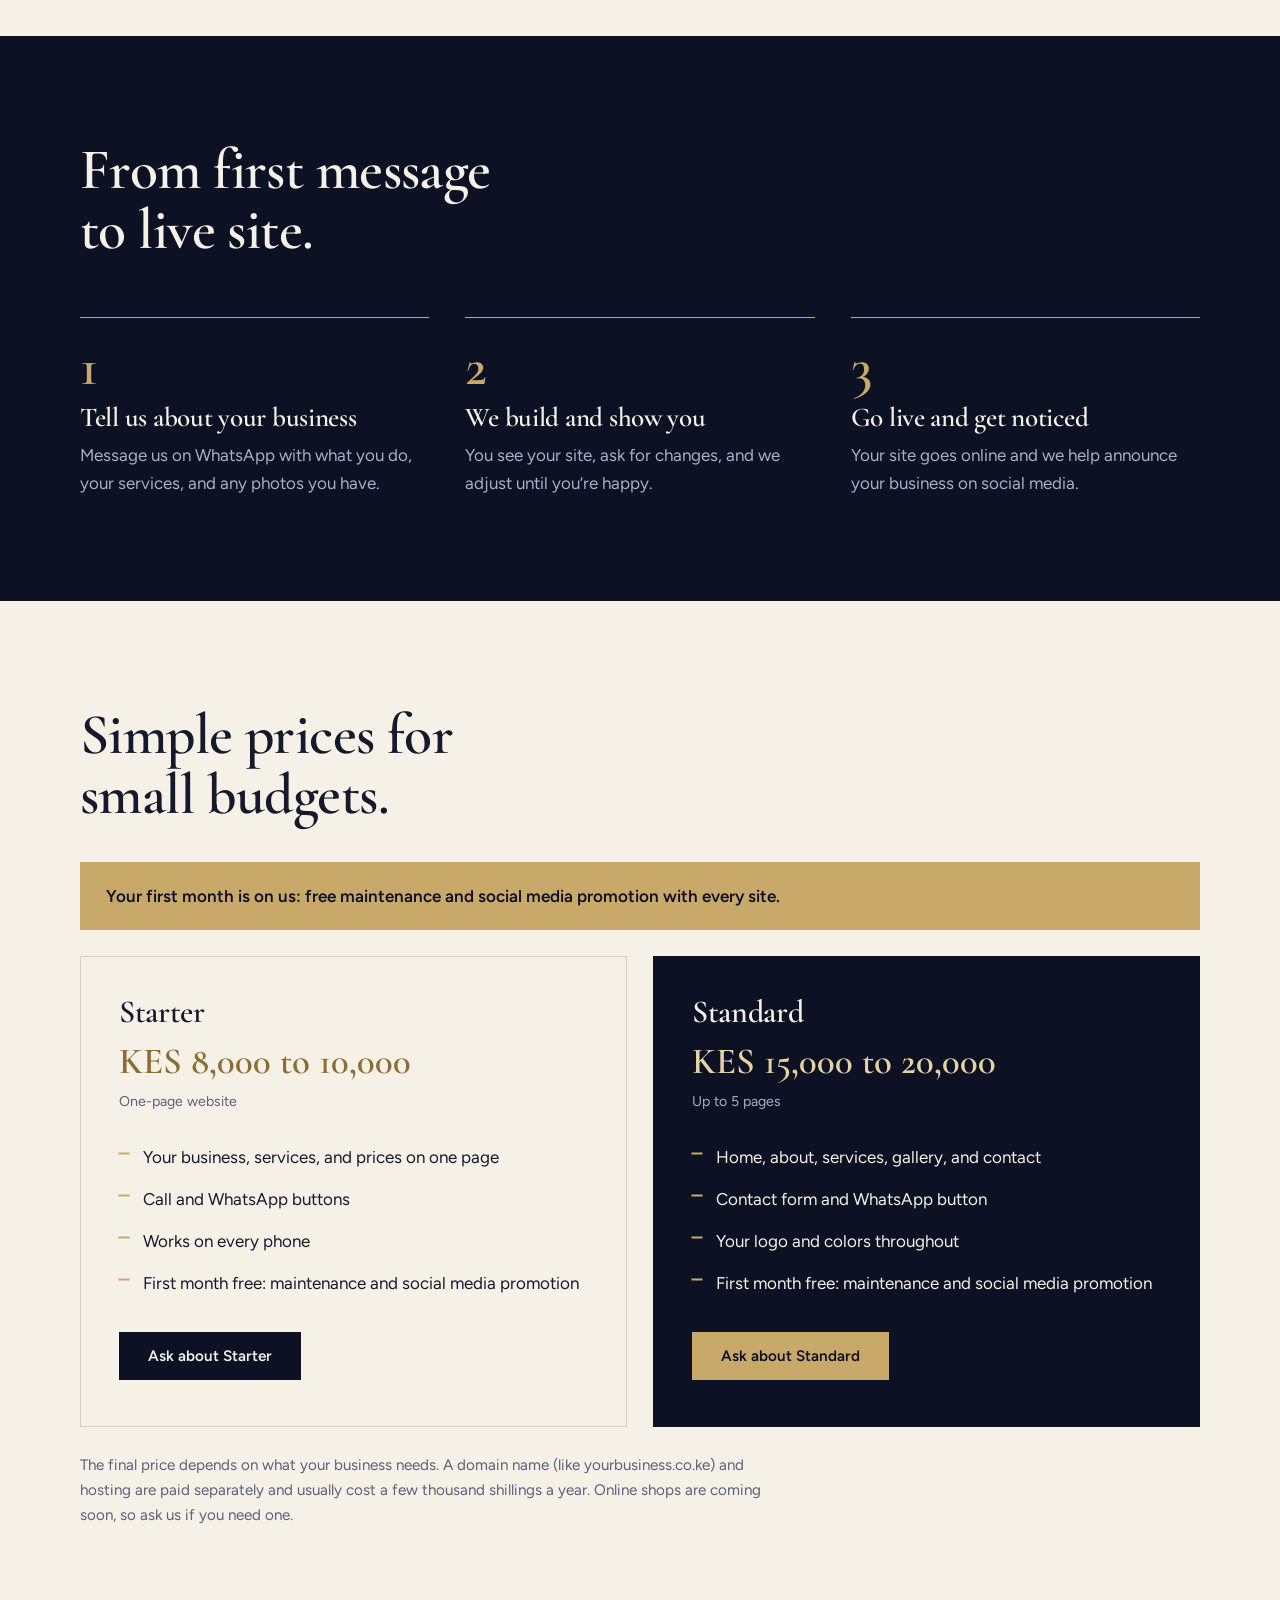
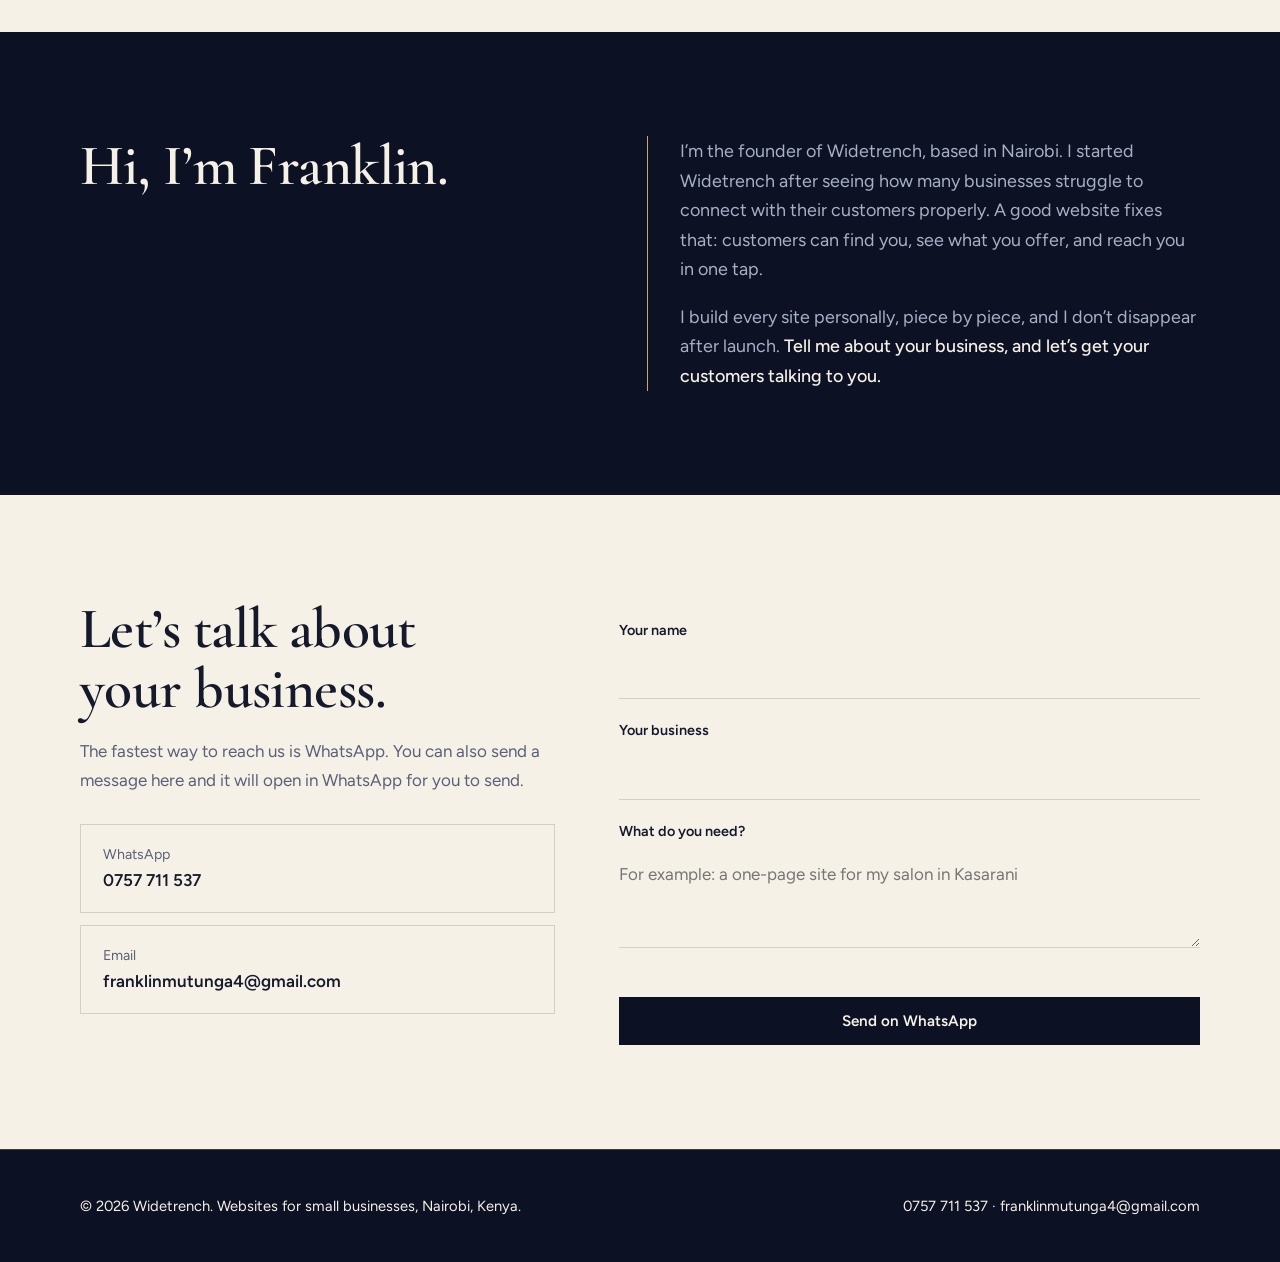
==== commit eb176add: "Rebrand website from Tessera to Widetrench" ====
--- a/index.html
+++ b/index.html
@@ -3,8 +3,8 @@
 <head>
 <meta charset="utf-8">
 <meta name="viewport" content="width=device-width, initial-scale=1">
-<title>Tessera | Websites for small businesses in Kenya</title>
-<meta name="description" content="Tessera builds clean, affordable websites for small businesses in Kenya. First month of maintenance and social media promotion free.">
+<title>Widetrench | Websites for small businesses in Kenya</title>
+<meta name="description" content="Widetrench builds clean, affordable websites for small businesses in Kenya. First month of maintenance and social media promotion free.">
 <link rel="preconnect" href="https://fonts.googleapis.com">
 <link rel="preconnect" href="https://fonts.gstatic.com" crossorigin>
 <link href="https://fonts.googleapis.com/css2?family=Cormorant+Garamond:wght@500;600;700&family=Figtree:wght@400;500;600&display=swap" rel="stylesheet">
@@ -178,7 +178,7 @@
 
 <header class="nav" id="nav">
   <div class="wrap">
-    <a class="logo" href="#top"><i aria-hidden="true"><b></b><b></b><b></b><b></b></i>Tessera</a>
+    <a class="logo" href="#top"><i aria-hidden="true"><b></b><b></b><b></b><b></b></i>Widetrench</a>
     <button class="burger" id="bg" aria-label="Menu" aria-expanded="false" aria-controls="mn"><span></span><span></span><span></span></button>
     <nav class="menu" id="mn" aria-label="Main">
       <a href="#samples">Samples</a><a href="#pricing">Pricing</a><a href="#about">About</a>
@@ -193,9 +193,9 @@
   <div class="wrap">
     <div>
       <h1><span><b>Help your</b></span><span><b>customers</b></span><span><b>reach you.</b></span></h1>
-      <p class="fade">Tessera builds clean, fast websites for small businesses in Kenya, at prices that make sense. Your first month of maintenance and social media promotion is free.</p>
+      <p class="fade">Widetrench builds clean, fast websites for small businesses in Kenya, at prices that make sense. Your first month of maintenance and social media promotion is free.</p>
       <div class="cta fade">
-        <a class="btn gold" href="https://wa.me/254757711537?text=Hi%20Tessera%2C%20I%27d%20like%20a%20website%20for%20my%20business." target="_blank" rel="noopener">Message us on WhatsApp</a>
+        <a class="btn gold" href="https://wa.me/254757711537?text=Hi%20Widetrench%2C%20I%27d%20like%20a%20website%20for%20my%20business." target="_blank" rel="noopener">Message us on WhatsApp</a>
         <a class="btn line" href="#pricing">See pricing</a>
       </div>
     </div>
@@ -217,7 +217,7 @@
 <section class="dark" id="offer">
   <div class="wrap">
     <h2 class="rv">A website that does its job.</h2>
-    <p class="lead rv">Every Tessera site is built by hand, piece by piece, to fit your business.</p>
+    <p class="lead rv">Every Widetrench site is built by hand, piece by piece, to fit your business.</p>
     <div class="rows">
       <div class="row rv"><svg viewBox="0 0 24 24"><rect x="7" y="2" width="10" height="20" rx="2"/><path d="M11 18h2"/></svg><h3>Made for phones</h3><p>Most of your customers browse on a phone, so every page is designed for small screens first.</p></div>
       <div class="row rv"><svg viewBox="0 0 24 24"><path d="M4 5h16v11H9l-5 4z"/></svg><h3>One-tap contact</h3><p>Call and WhatsApp buttons on every page, so customers reach you in seconds.</p></div>
@@ -273,12 +273,12 @@
       <div class="plan rv">
         <h3>Starter</h3><div class="price">KES 8,000 to 10,000</div><small>One-page website</small>
         <ul><li>Your business, services, and prices on one page</li><li>Call and WhatsApp buttons</li><li>Works on every phone</li><li>First month free: maintenance and social media promotion</li></ul>
-        <a class="btn ink" href="https://wa.me/254757711537?text=Hi%20Tessera%2C%20I%27m%20interested%20in%20the%20Starter%20package." target="_blank" rel="noopener">Ask about Starter</a>
+        <a class="btn ink" href="https://wa.me/254757711537?text=Hi%20Widetrench%2C%20I%27m%20interested%20in%20the%20Starter%20package." target="_blank" rel="noopener">Ask about Starter</a>
       </div>
       <div class="plan feat rv" style="--d:.12s">
         <h3>Standard</h3><div class="price">KES 15,000 to 20,000</div><small>Up to 5 pages</small>
         <ul><li>Home, about, services, gallery, and contact</li><li>Contact form and WhatsApp button</li><li>Your logo and colors throughout</li><li>First month free: maintenance and social media promotion</li></ul>
-        <a class="btn gold" href="https://wa.me/254757711537?text=Hi%20Tessera%2C%20I%27m%20interested%20in%20the%20Standard%20package." target="_blank" rel="noopener">Ask about Standard</a>
+        <a class="btn gold" href="https://wa.me/254757711537?text=Hi%20Widetrench%2C%20I%27m%20interested%20in%20the%20Standard%20package." target="_blank" rel="noopener">Ask about Standard</a>
       </div>
     </div>
     <p class="note rv">The final price depends on what your business needs. A domain name (like yourbusiness.co.ke) and hosting are paid separately and usually cost a few thousand shillings a year. Online shops are coming soon, so ask us if you need one.</p>
@@ -289,7 +289,7 @@
   <div class="wrap">
     <h2 class="rv">Hi, I’m Franklin.</h2>
     <div class="txt rv" style="--d:.12s">
-      <p>I’m the founder of Tessera, based in Nairobi. I started Tessera after seeing how many businesses struggle to connect with their customers properly. A good website fixes that: customers can find you, see what you offer, and reach you in one tap.</p>
+      <p>I’m the founder of Widetrench, based in Nairobi. I started Widetrench after seeing how many businesses struggle to connect with their customers properly. A good website fixes that: customers can find you, see what you offer, and reach you in one tap.</p>
       <p>I build every site personally, piece by piece, and I don’t disappear after launch. <strong>Tell me about your business, and let’s get your customers talking to you.</strong></p>
     </div>
   </div>
@@ -317,7 +317,7 @@
 
 <footer class="dark">
   <div class="wrap">
-    <span>© <span id="y"></span> Tessera. Websites for small businesses, Nairobi, Kenya.</span>
+    <span>© <span id="y"></span> Widetrench. Websites for small businesses, Nairobi, Kenya.</span>
     <span>0757 711 537 · franklinmutunga4@gmail.com</span>
   </div>
 </footer>
@@ -360,7 +360,7 @@
   var n=document.getElementById('n').value.trim(),b=document.getElementById('b').value.trim(),m=document.getElementById('m').value.trim(),e=document.getElementById('e');
   if(!n||!m){e.textContent='Add your name and what you need, then send again.';return}
   e.textContent='';
-  window.open('https://wa.me/254757711537?text='+encodeURIComponent('Hi Tessera, my name is '+n+(b?' from '+b:'')+'. '+m),'_blank');
+  window.open('https://wa.me/254757711537?text='+encodeURIComponent('Hi Widetrench, my name is '+n+(b?' from '+b:'')+'. '+m),'_blank');
 });
 </script>
 </body>
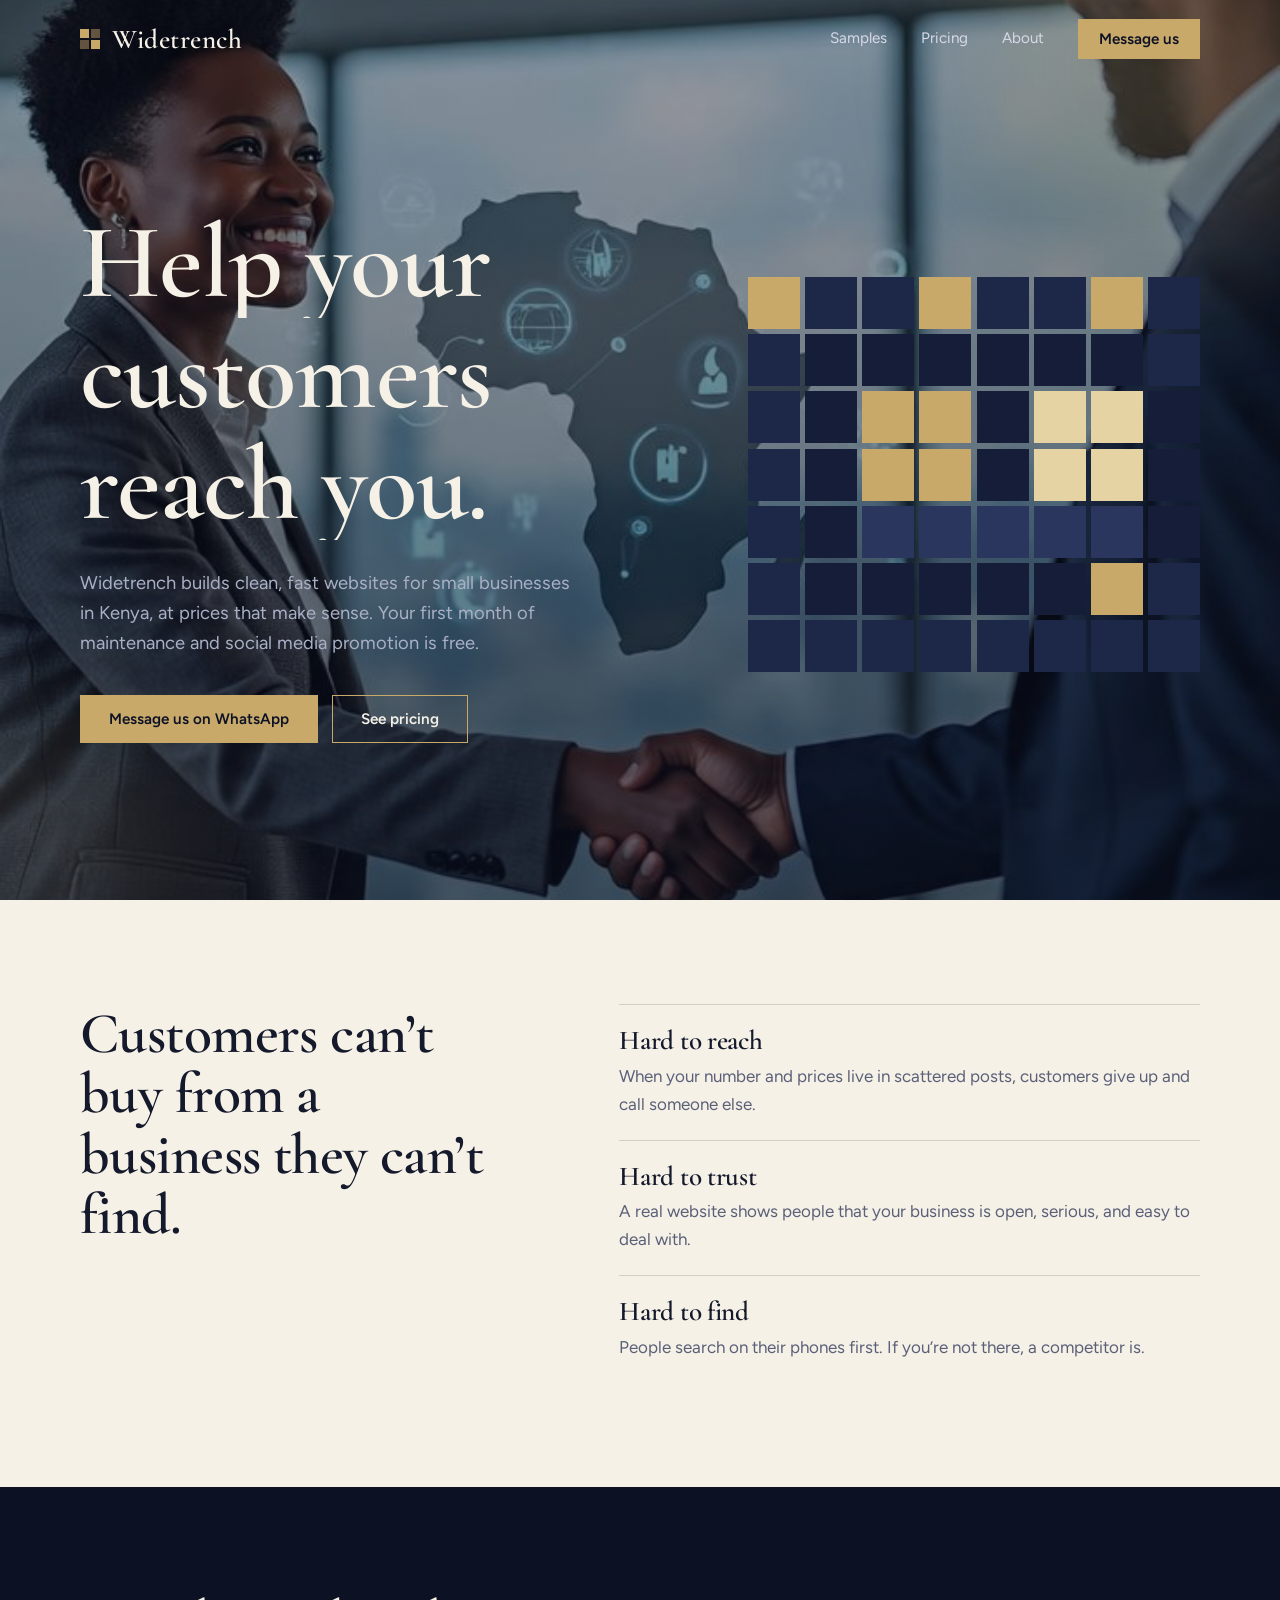
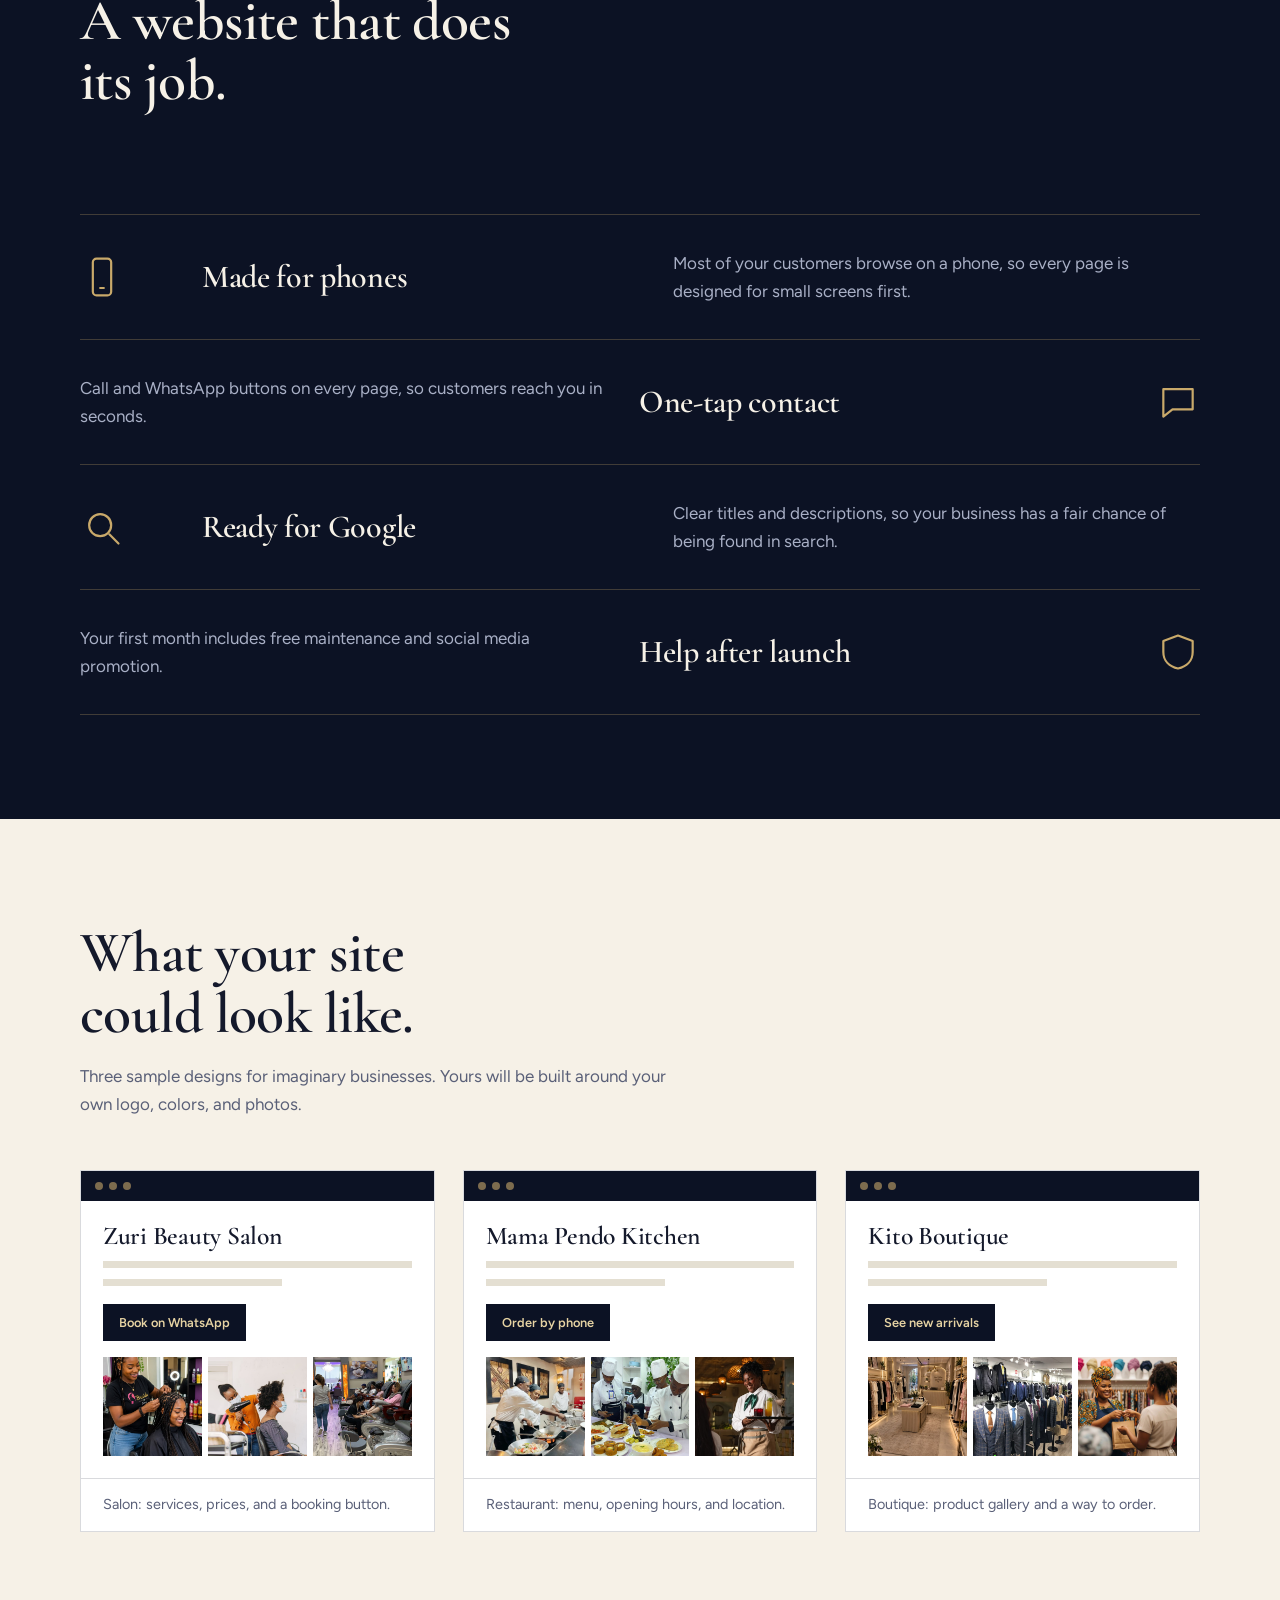
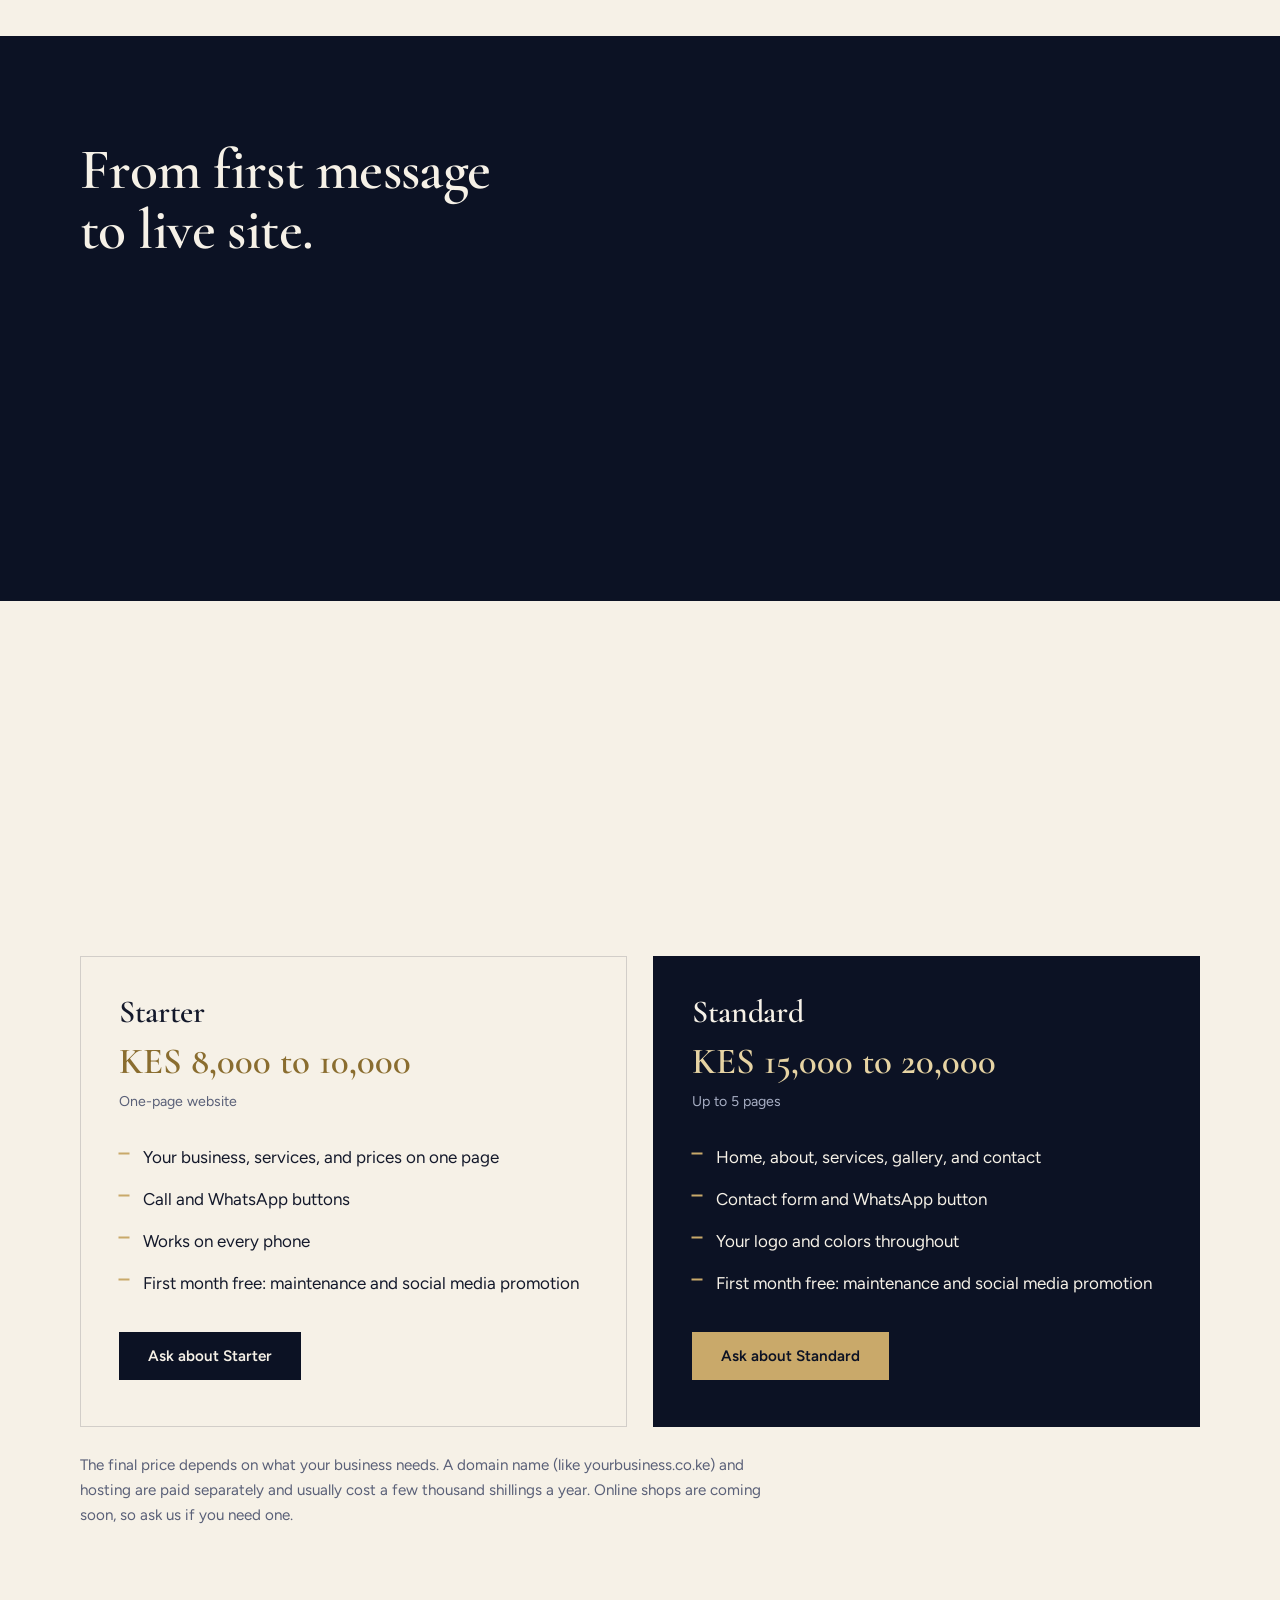
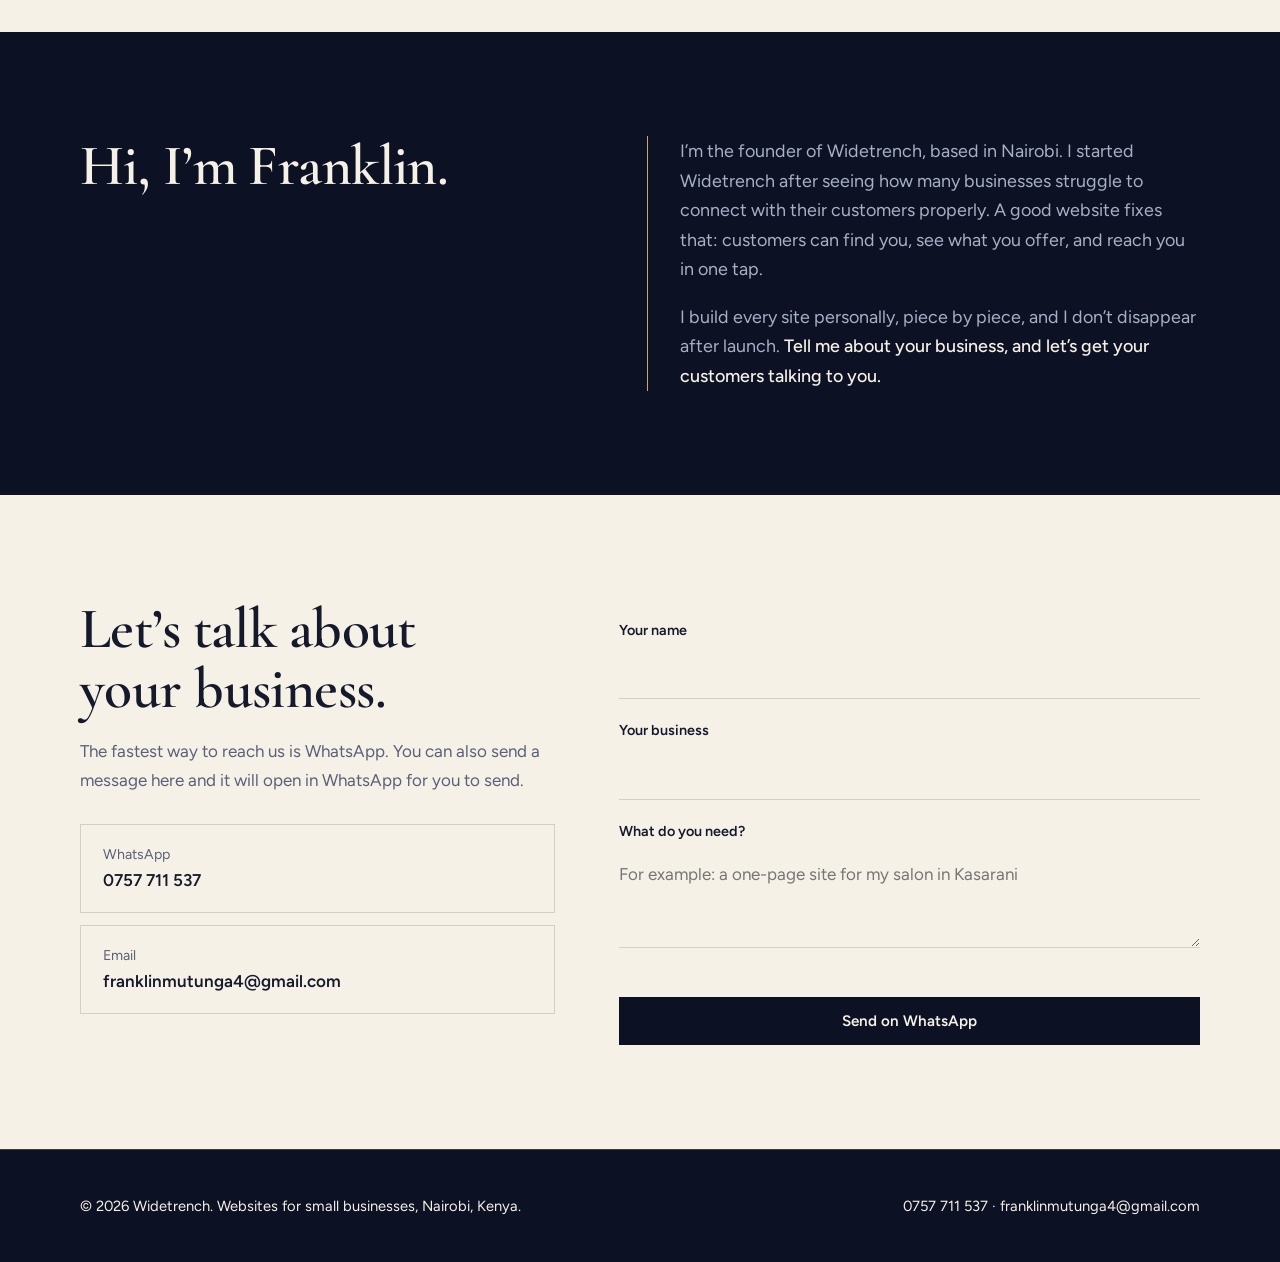
==== commit cfada552: "Make hero background image more visible" ====
--- a/index.html
+++ b/index.html
@@ -69,7 +69,7 @@
 /* hero */
 .hero{min-height:100svh;display:flex;align-items:center;padding:130px 0 80px;overflow:clip}
 .hero-bgwrap{position:absolute;inset:0;z-index:0;pointer-events:none}
-.hero-bg{position:sticky;top:0;height:100vh;height:100svh;background:linear-gradient(rgba(12,18,36,.74),rgba(12,18,36,.9)),url('hero.jpg') center/cover no-repeat,var(--navy)}
+.hero-bg{position:sticky;top:0;height:100vh;height:100svh;background:linear-gradient(rgba(12,18,36,.42),rgba(12,18,36,.58)),url('hero.jpg') center/cover no-repeat,var(--navy)}
 .orb{position:absolute;border-radius:50%;filter:blur(70px);opacity:.22;background:var(--gold);animation:drift 18s ease-in-out infinite alternate;pointer-events:none}
 .orb.a{width:380px;height:380px;top:-120px;right:-80px}
 .orb.b{width:300px;height:300px;bottom:-100px;left:-90px;opacity:.12;animation-duration:24s}
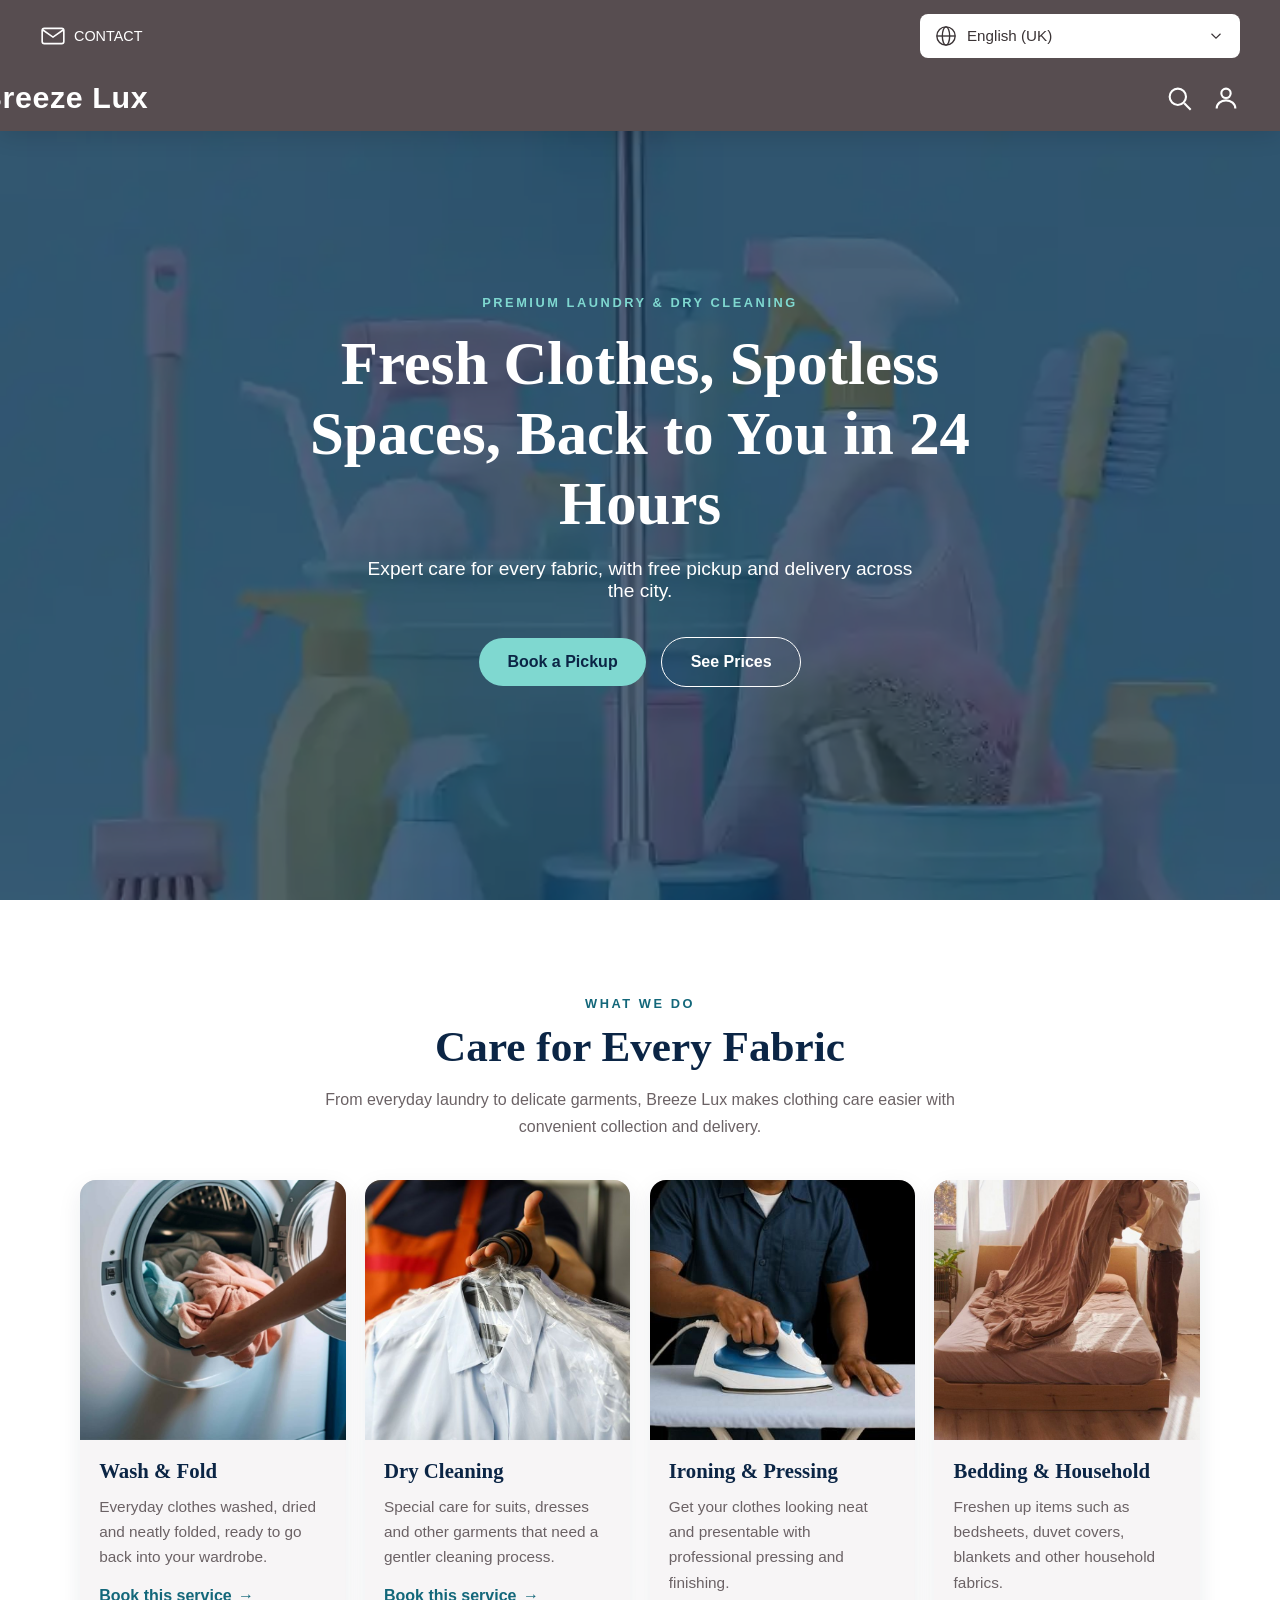
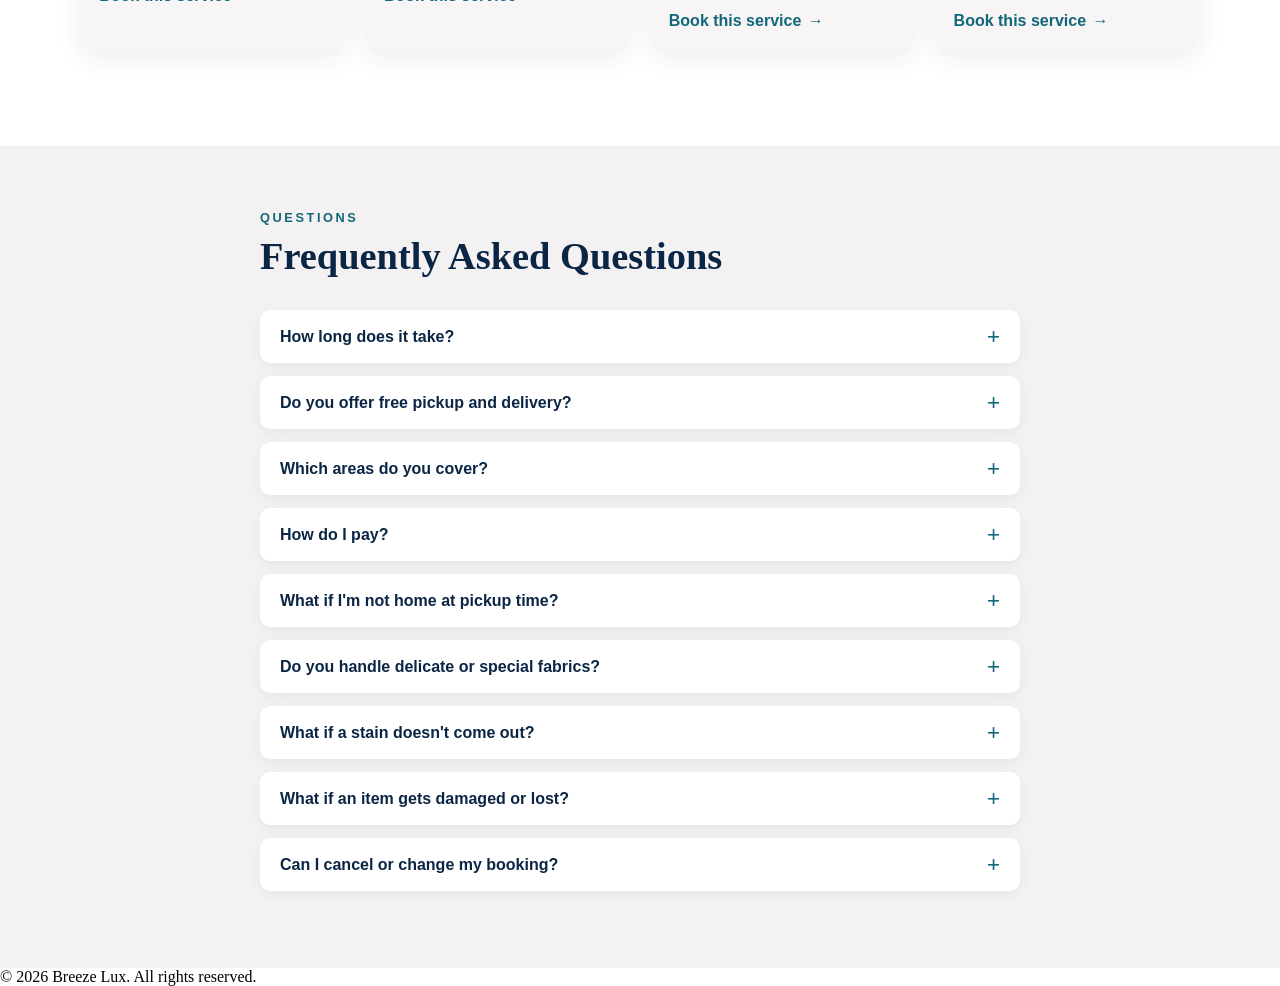
==== commit 09eee593: "Add files via upload" ====
--- a/index.html
+++ b/index.html
@@ -1,367 +1,1499 @@
 <!DOCTYPE html>
 <html lang="en">
 <head>
-<meta charset="utf-8">
-<meta name="viewport" content="width=device-width, initial-scale=1">
-<title>Widetrench | Websites for small businesses in Kenya</title>
-<meta name="description" content="Widetrench builds clean, affordable websites for small businesses in Kenya. First month of maintenance and social media promotion free.">
-<link rel="preconnect" href="https://fonts.googleapis.com">
-<link rel="preconnect" href="https://fonts.gstatic.com" crossorigin>
-<link href="https://fonts.googleapis.com/css2?family=Cormorant+Garamond:wght@500;600;700&family=Figtree:wght@400;500;600&display=swap" rel="stylesheet">
-<style>
-:root{--navy:#0c1224;--navy2:#151d38;--gold:#c9a96a;--gold2:#e6d3a3;--ivory:#f6f1e7;--ink:#14192b;color-scheme:dark}
-*{box-sizing:border-box;margin:0;padding:0;-webkit-tap-highlight-color:transparent}
-html{scroll-behavior:smooth;scroll-padding-top:76px;overflow-x:clip}
-body{font-family:Figtree,system-ui,sans-serif;font-size:17px;line-height:1.65;background:var(--navy);color:var(--ivory);overflow-x:clip}
-h1,h2,h3{font-family:'Cormorant Garamond',Georgia,serif;font-weight:600;line-height:1.05;letter-spacing:-.01em}
-a{color:inherit}
-:focus-visible{outline:2px solid var(--gold);outline-offset:4px}
-a:focus:not(:focus-visible),button:focus:not(:focus-visible){outline:none}
-.wrap{width:min(1120px,100% - 44px);margin-inline:auto}
-section{padding:104px 0;position:relative}
-.dark{--fg:var(--ivory);--mut:#a9b0c6;--line:rgba(201,169,106,.28);background:var(--navy);color:var(--fg)}
-.light{--fg:var(--ink);--mut:#5a6078;--line:rgba(20,25,43,.16);background:var(--ivory);color:var(--fg)}
-h2{font-size:clamp(2.2rem,6vw,3.6rem);max-width:16ch}
-.lead{color:var(--mut);max-width:54ch;margin-top:18px}
-.light .gold{color:#8a6d2f}
-.btn{display:inline-block;padding:14px 28px;font:600 .95rem Figtree,sans-serif;text-decoration:none;border:1px solid var(--gold);cursor:pointer;position:relative;overflow:hidden;transition:color .35s,background .35s,transform .35s}
-.btn.gold{background:var(--gold);color:var(--navy)}
-.btn.gold:hover{background:var(--gold2);transform:translateY(-2px)}
-.btn.line{color:var(--ivory)}
-.btn.line:hover{background:var(--gold);color:var(--navy);transform:translateY(-2px)}
-.btn.ink{background:var(--navy);color:var(--ivory);border-color:var(--navy)}
-.btn.ink:hover{background:var(--gold);color:var(--navy);border-color:var(--gold)}
-
-/* reveal */
-.rv{opacity:0;transform:translateY(28px);transition:opacity .9s cubic-bezier(.2,.7,.2,1) var(--d,0s),transform .9s cubic-bezier(.2,.7,.2,1) var(--d,0s)}
-.rv.in{opacity:1;transform:none}
-
-/* nav */
-header.nav{position:fixed;inset:0 0 auto;z-index:20;transition:border-color .4s;border-bottom:1px solid transparent}
-header.nav::before{content:"";position:absolute;inset:0;z-index:-2;background:rgba(12,18,36,.94);-webkit-backdrop-filter:blur(10px);backdrop-filter:blur(10px);opacity:0;transition:opacity .4s}
-header.nav.s::before{opacity:1}
-header.nav.s{border-color:var(--line)}
-.nav .wrap{display:flex;align-items:center;justify-content:space-between;height:78px;transition:height .4s}
-.nav.s .wrap{height:64px}
-.logo{position:relative;z-index:2;-webkit-user-select:none;user-select:none;-webkit-touch-callout:none;display:flex;align-items:center;gap:12px;font:600 1.7rem 'Cormorant Garamond',serif;text-decoration:none;letter-spacing:.02em}
-.logo i{display:grid;grid-template-columns:1fr 1fr;gap:2px;width:20px;height:20px}
-.logo i b{background:var(--gold)}.logo i b:nth-child(2),.logo i b:nth-child(3){opacity:.45}
-.menu{display:flex;align-items:center;gap:34px}
-.menu a:not(.btn){text-decoration:none;font-size:.95rem;position:relative;padding:6px 0;color:#d6d9e6}
-.menu a:not(.btn)::after{content:"";position:absolute;left:0;bottom:0;height:1px;width:100%;background:var(--gold);transform:scaleX(0);transform-origin:left;transition:transform .4s}
-.menu a:not(.btn):hover::after{transform:scaleX(1)}
-.menu .btn{padding:10px 20px}
-.burger{z-index:2;display:none;width:44px;height:44px;background:none;border:0;cursor:pointer;position:relative}
-.burger span{position:absolute;left:10px;right:10px;height:1.5px;background:var(--ivory);transition:transform .4s,opacity .3s,top .4s}
-.burger span:nth-child(1){top:16px}.burger span:nth-child(2){top:22px}.burger span:nth-child(3){top:28px}
-.burger[aria-expanded=true] span:nth-child(1){top:22px;transform:rotate(45deg)}
-.burger[aria-expanded=true] span:nth-child(2){opacity:0}
-.burger[aria-expanded=true] span:nth-child(3){top:22px;transform:rotate(-45deg)}
-@media(max-width:820px){
-  .burger{display:block}
-  .menu{position:fixed;inset:0;background:var(--navy);flex-direction:column;justify-content:center;gap:26px;font-size:1.4rem;opacity:0;visibility:hidden;transition:opacity .45s,visibility .45s;z-index:-1}
-  .menu.open{opacity:1;visibility:visible}
-  .menu a:not(.btn){font:600 2.2rem 'Cormorant Garamond',serif;transform:translateY(16px);opacity:0;transition:transform .6s,opacity .6s}
-  .menu.open a:not(.btn){transform:none;opacity:1}
-  .menu.open a:nth-child(2){transition-delay:.08s}.menu.open a:nth-child(3){transition-delay:.16s}.menu.open a:nth-child(4){transition-delay:.24s}
-}
-
-/* hero */
-.hero{min-height:100svh;display:flex;align-items:center;padding:130px 0 80px;overflow:clip}
-.hero-bgwrap{position:absolute;inset:0;z-index:0;pointer-events:none}
-.hero-bg{position:sticky;top:0;height:100vh;height:100svh;background:linear-gradient(rgba(12,18,36,.42),rgba(12,18,36,.58)),url('hero.jpg') center/cover no-repeat,var(--navy)}
-.orb{position:absolute;border-radius:50%;filter:blur(70px);opacity:.22;background:var(--gold);animation:drift 18s ease-in-out infinite alternate;pointer-events:none}
-.orb.a{width:380px;height:380px;top:-120px;right:-80px}
-.orb.b{width:300px;height:300px;bottom:-100px;left:-90px;opacity:.12;animation-duration:24s}
-@keyframes drift{to{transform:translate(-40px,50px) scale(1.15)}}
-.hero .wrap{display:grid;grid-template-columns:1.15fr .85fr;gap:56px;align-items:center;position:relative;z-index:1}
-.hero h1{font-size:clamp(3.2rem,9.5vw,6.6rem)}
-.hero h1 span{display:block;overflow:hidden}
-.hero h1 span b{display:block;font-weight:600;transform:translateY(105%);animation:up 1.1s cubic-bezier(.2,.7,.2,1) forwards}
-.hero h1 span:nth-child(2) b{animation-delay:.12s}.hero h1 span:nth-child(3) b{animation-delay:.24s}
-@keyframes up{to{transform:none}}
-.hero p{color:var(--mut);font-size:1.15rem;max-width:42ch;margin:28px 0 36px}
-.hero .fade{opacity:0;animation:fi 1s .6s forwards}
-@keyframes fi{to{opacity:1}}
-.cta{display:flex;flex-wrap:wrap;gap:14px}
-.mosaic{display:grid;grid-template-columns:repeat(8,1fr);gap:5px;aspect-ratio:8/7;will-change:transform}
-.mosaic span{background:var(--navy2);animation:land .6s both}
-@keyframes land{from{opacity:0;transform:scale(.3)}to{opacity:1;transform:none}}
-@media(max-width:860px){.hero .wrap{grid-template-columns:1fr}.mosaic{max-width:380px}}
-
-/* problem */
-.split{display:grid;grid-template-columns:.9fr 1.1fr;gap:64px}
-@media(max-width:860px){.split{grid-template-columns:1fr;gap:36px}section{padding:80px 0}}
-.facts div{padding:22px 0;border-top:1px solid var(--line)}
-.facts h3{font-size:1.7rem;margin-bottom:6px}
-.facts p{color:var(--mut)}
-
-/* services */
-.rows{margin-top:56px}
-.row{display:grid;grid-template-columns:90px 1fr 1.2fr;gap:32px;align-items:center;padding:34px 0;border-top:1px solid var(--line);transition:padding .5s,background .5s}
-.row:last-child{border-bottom:1px solid var(--line)}
-.row:hover{padding-left:20px;background:linear-gradient(90deg,rgba(201,169,106,.09),transparent)}
-.row svg{width:44px;height:44px;fill:none;stroke:var(--gold);stroke-width:1.2;stroke-linecap:round;stroke-linejoin:round;transition:transform .5s}
-.row:hover svg{transform:scale(1.12) rotate(-4deg)}
-.row h3{font-size:2rem}
-.row p{color:var(--mut)}
-.row:nth-child(even){grid-template-columns:1.2fr 1fr 90px}
-.row:nth-child(even) svg{order:3;justify-self:end}
-.row:nth-child(even) p{order:1}.row:nth-child(even) h3{order:2}
-@media(max-width:820px){.row,.row:nth-child(even){grid-template-columns:56px 1fr;gap:6px 18px}.row p,.row:nth-child(even) p{grid-column:2;order:0}.row:nth-child(even) svg{order:0;justify-self:start}.row:nth-child(even) h3{order:0}.row svg{grid-row:span 2}}
-
-/* samples */
-.samples{display:grid;grid-template-columns:repeat(auto-fit,minmax(270px,1fr));gap:28px;margin-top:52px}
-.site{background:#fff;border:1px solid var(--line);transition:transform .5s,box-shadow .5s}
-.site:hover{transform:translateY(-8px);box-shadow:0 24px 50px -24px rgba(12,18,36,.45)}
-.site .bar{display:flex;gap:6px;padding:11px 14px;background:var(--navy)}
-.site .bar i{width:8px;height:8px;border-radius:50%;background:var(--gold);opacity:.6}
-.site .screen{padding:22px;min-height:200px;color:var(--ink)}
-.site h3{font-size:1.6rem}
-.site .ln{height:7px;background:#e4dfd2;margin-top:11px}.site .ln.s{width:58%}
-.site .chip{display:inline-block;margin-top:18px;padding:8px 16px;font-size:.8rem;font-weight:600;background:var(--navy);color:var(--gold2)}
-.site .gal{display:grid;grid-template-columns:repeat(3,1fr);gap:6px;margin-top:16px}
-.site .gal b{aspect-ratio:1;transition:transform .5s;overflow:hidden}
-.site .gal img{width:100%;height:100%;object-fit:cover;display:block}
-.site:hover .gal b:nth-child(2){transform:translateY(-4px)}
-.site p.cap{padding:14px 22px;border-top:1px solid var(--line);color:var(--mut);font-size:.9rem}
-
-/* steps */
-.steps{display:grid;grid-template-columns:repeat(auto-fit,minmax(240px,1fr));gap:36px;margin-top:56px}
-.step{border-top:1px solid var(--gold);padding-top:22px}
-.step em{font:600 3.4rem/1 'Cormorant Garamond',serif;color:var(--gold);font-style:normal}
-.step h3{font-size:1.7rem;margin:10px 0 8px}
-.step p{color:var(--mut)}
-
-/* pricing */
-.free{margin-top:36px;padding:20px 26px;background:var(--gold);color:var(--navy);font-weight:600}
-.plans{display:grid;grid-template-columns:repeat(auto-fit,minmax(290px,1fr));gap:26px;margin-top:26px}
-.plan{padding:38px;border:1px solid var(--line)}
-.plan.feat{background:var(--navy);color:var(--ivory);border-color:var(--navy);--mut:#a9b0c6}
-.plan h3{font-size:2rem}
-.price{font:600 2.3rem 'Cormorant Garamond',serif;margin:10px 0 2px;color:#8a6d2f}
-.feat .price{color:var(--gold2)}
-.plan small{color:var(--mut)}
-.plan ul{list-style:none;margin:22px 0 28px}
-.plan li{padding:7px 0 7px 24px;position:relative}
-.plan li::before{content:"";position:absolute;left:0;top:17px;width:10px;height:1px;background:var(--gold);box-shadow:0 0 0 .5px var(--gold)}
-.note{color:var(--mut);font-size:.95rem;margin-top:26px;max-width:70ch}
-
-/* about */
-.about .wrap{display:grid;grid-template-columns:1fr 1.1fr;gap:64px;align-items:start}
-@media(max-width:860px){.about .wrap{grid-template-columns:1fr;gap:28px}}
-.about .txt{border-left:1px solid var(--gold);padding-left:32px}
-.about p{color:var(--mut);font-size:1.12rem}
-.about p+p{margin-top:18px}
-.about strong{color:var(--ivory);font-weight:500}
-
-/* contact */
-.direct{margin-top:30px;display:grid;gap:12px}
-.direct a{display:block;padding:18px 22px;border:1px solid var(--line);text-decoration:none;font-weight:600;transition:border-color .4s,transform .4s,background .4s}
-.direct a small{display:block;font-weight:400;color:var(--mut)}
-.direct a:hover{border-color:var(--gold);transform:translateX(6px);background:rgba(201,169,106,.1)}
-label{display:block;font-weight:600;font-size:.9rem;margin:20px 0 4px}
-input,textarea{width:100%;padding:12px 0;border:0;border-bottom:1px solid var(--line);background:transparent;color:var(--fg);font:inherit;border-radius:0;transition:border-color .4s}
-input:focus,textarea:focus{outline:0;border-color:var(--gold)}
-textarea{min-height:100px;resize:vertical}
-.err{color:#a8321f;font-size:.9rem;min-height:1.3em;margin-top:8px}
-form .btn{width:100%;margin-top:14px}
-footer{padding:44px 0;border-top:1px solid var(--line);font-size:.92rem;color:var(--mut)}
-footer .wrap{display:flex;flex-wrap:wrap;justify-content:space-between;gap:12px}
-@media(prefers-reduced-motion:reduce){
-  *,*::before,*::after{animation:none!important;transition-duration:.01ms!important;scroll-behavior:auto!important}
-  .rv,.hero .fade{opacity:1;transform:none}.hero h1 span b{transform:none}
-}
-</style>
+  <meta charset="UTF-8">
+  <meta name="viewport" content="width=device-width, initial-scale=1.0">
+  <title>Breeze Lux</title>
+
+  <style>
+    :root {
+      --bg: #574d50;
+      --white: #ffffff;
+      --text-dark: #3a3335;
+      --aqua: #7fd8d0;
+      --navy: #0b2545;
+    }
+
+    * {
+      box-sizing: border-box;
+      margin: 0;
+      padding: 0;
+    }
+
+    .site-header {
+      position: fixed;
+      top: 0;
+      left: 0;
+      right: 0;
+      z-index: 100;
+      background: var(--bg);
+      color: var(--white);
+      font-family: Arial, sans-serif;
+    }
+
+    /* ---------- Top utility bar ---------- */
+    .top-bar {
+      display: flex;
+      align-items: center;
+      justify-content: space-between;
+      gap: 1rem;
+      padding: 0.9rem 1.25rem;
+    }
+
+    .top-contact {
+      display: flex;
+      align-items: center;
+      gap: 0.5rem;
+      color: var(--white);
+      text-decoration: none;
+      font-size: 0.9rem;
+      text-transform: uppercase;
+      cursor: pointer;
+      -webkit-tap-highlight-color: transparent;
+    }
+
+    .top-contact svg {
+      width: 26px;
+      height: 26px;
+      stroke: var(--white);
+      fill: none;
+      stroke-width: 1.5;
+    }
+
+    .top-contact:hover,
+    .top-contact:active {
+      color: var(--aqua);
+    }
+
+    .top-contact:hover svg,
+    .top-contact:active svg {
+      stroke: var(--aqua);
+    }
+
+    .contact-wrap {
+      position: relative;
+    }
+
+    .lang-wrap {
+      position: relative;
+      width: 100%;
+      max-width: 280px;
+    }
+
+    /* ---------- Main bar ---------- */
+    .main-bar {
+      display: flex;
+      align-items: center;
+      justify-content: space-between;
+      padding: 0 1.25rem 1rem;
+    }
+
+    .menu-toggle {
+      position: absolute;
+      opacity: 0;
+      pointer-events: none;
+      -webkit-tap-highlight-color: transparent;
+    }
+
+    .menu-icon {
+      display: flex;
+      flex-direction: column;
+      gap: 6px;
+      cursor: pointer;
+      padding: 0.3rem;
+      -webkit-tap-highlight-color: transparent;
+    }
+
+    .menu-icon span {
+      display: block;
+      width: 26px;
+      height: 2px;
+      background: var(--white);
+    }
+
+    .menu-icon:hover span,
+    .menu-icon:active span {
+      background: var(--aqua);
+    }
+
+    .logo {
+      font-size: 1.9rem;
+      font-weight: 700;
+      letter-spacing: 0.02em;
+      color: var(--white);
+      text-decoration: none;
+      margin-left: -60px;
+      -webkit-tap-highlight-color: transparent;
+    }
+
+    .main-icons {
+      display: flex;
+      align-items: center;
+      gap: 1.2rem;
+    }
+
+    .icon-btn {
+      display: block;
+      width: 28px;
+      height: 28px;
+      cursor: pointer;
+      -webkit-tap-highlight-color: transparent;
+    }
+
+    .icon-btn svg {
+      width: 100%;
+      height: 100%;
+      stroke: var(--white);
+      fill: none;
+      stroke-width: 1.8;
+    }
+
+    .icon-btn:hover svg,
+    .icon-btn:active svg {
+      stroke: var(--aqua);
+    }
+
+    /* ---------- Custom language dropdown ---------- */
+    .lang-trigger {
+      display: flex;
+      align-items: center;
+      gap: 0.6rem;
+      width: 100%;
+      padding: 0.6rem 0.9rem;
+      background: var(--white);
+      border: 1px solid rgba(255, 255, 255, 0.7);
+      border-radius: 8px;
+      color: var(--text-dark);
+      font-size: 0.95rem;
+      cursor: pointer;
+      -webkit-tap-highlight-color: transparent;
+    }
+
+    .lang-icon,
+    .lang-arrow {
+      flex-shrink: 0;
+      stroke: var(--text-dark);
+      fill: none;
+      stroke-width: 1.5;
+    }
+
+    .lang-icon {
+      width: 22px;
+      height: 22px;
+    }
+
+    .lang-arrow {
+      width: 18px;
+      height: 18px;
+    }
+
+    .lang-trigger .lang-current {
+      flex: 1;
+    }
+
+    .lang-menu {
+      display: none;
+      position: absolute;
+      top: calc(100% + 0.5rem);
+      left: 0;
+      right: 0;
+      background: var(--white);
+      border-radius: 8px;
+      box-shadow: 0 10px 30px rgba(0, 0, 0, 0.25);
+      overflow: hidden;
+      z-index: 200;
+    }
+
+    .lang-menu a {
+      display: block;
+      padding: 0.85rem 1rem;
+      color: var(--text-dark);
+      font-size: 0.95rem;
+      text-decoration: none;
+      border-bottom: 1px solid #ececec;
+    }
+
+    .lang-menu a:last-child {
+      border-bottom: none;
+    }
+
+    .lang-menu a:hover,
+    .lang-menu a:active {
+      background: #eaf8f6;
+    }
+
+    .lang-wrap:has(.menu-toggle:checked) .lang-menu {
+      display: block;
+    }
+
+    /* ---------- Contact dropdown ---------- */
+    .contact-menu {
+      display: block;
+      position: absolute;
+      top: calc(100% + 0.6rem);
+      left: 0;
+      min-width: 200px;
+      background: var(--white);
+      border-radius: 10px;
+      box-shadow: 0 10px 30px rgba(0, 0, 0, 0.25);
+      overflow: hidden;
+      z-index: 200;
+    }
+
+    .contact-menu a {
+      display: flex;
+      align-items: center;
+      gap: 0.7rem;
+      padding: 0.9rem 1.2rem;
+      font-size: 0.95rem;
+      color: var(--text-dark);
+      text-decoration: none;
+      border-bottom: 1px solid #ececec;
+    }
+
+    .contact-menu a:last-child {
+      border-bottom: none;
+    }
+
+    .contact-menu a:hover,
+    .contact-menu a:active {
+      background: #eaf8f6;
+      color: var(--bg);
+    }
+
+    .contact-menu svg {
+      width: 20px;
+      height: 20px;
+      fill: var(--bg);
+      flex-shrink: 0;
+    }
+
+    /* Paper-unroll animation for the Contact and Language windows */
+    .contact-menu,
+    .lang-menu {
+      display: block;
+      opacity: 0;
+      visibility: hidden;
+      clip-path: polygon(45% 0%, 55% 0%, 55% 0%, 45% 0%);
+      transform: perspective(700px) rotateX(-22deg) translateY(-14px) scale(0.94);
+      transform-origin: top center;
+      transition:
+        clip-path 0.7s cubic-bezier(0.34, 1.56, 0.64, 1),
+        transform 0.7s cubic-bezier(0.34, 1.56, 0.64, 1),
+        opacity 0.35s ease,
+        visibility 0s linear 0.7s;
+    }
+
+    .contact-menu {
+      transform-origin: top left;
+    }
+
+    .contact-wrap .menu-toggle:checked ~ .contact-menu,
+    .lang-wrap .menu-toggle:checked ~ .lang-menu {
+      opacity: 1;
+      visibility: visible;
+      clip-path: polygon(0% 0%, 100% 0%, 100% 100%, 0% 100%);
+      transform: perspective(700px) rotateX(0deg) translateY(0) scale(1);
+      transition:
+        clip-path 0.7s cubic-bezier(0.34, 1.56, 0.64, 1),
+        transform 0.7s cubic-bezier(0.34, 1.56, 0.64, 1),
+        opacity 0.35s ease,
+        visibility 0s;
+    }
+
+    .contact-menu a,
+    .lang-menu a {
+      opacity: 0;
+      transform: translateY(-6px);
+      transition: opacity 0.2s ease, transform 0.3s ease;
+    }
+
+    .contact-wrap .menu-toggle:checked ~ .contact-menu a,
+    .lang-wrap .menu-toggle:checked ~ .lang-menu a {
+      opacity: 1;
+      transform: translateY(0);
+      transition: opacity 0.4s ease 0.2s, transform 0.5s cubic-bezier(0.32, 0.72, 0, 1) 0.2s;
+    }
+
+    /* ---------- Left slide-in drawer, below the header ---------- */
+    .mobile-menu {
+      display: block;
+      position: fixed;
+      top: 110px;
+      left: 0;
+      bottom: 0;
+      width: 80%;
+      max-width: 320px;
+      height: calc(100vh - 110px);
+      height: calc(100dvh - 110px);
+      padding: 1.5rem 1.5rem 2rem;
+      background: var(--bg);
+      border-right: 1px solid rgba(255, 255, 255, 0.15);
+      box-shadow: 8px 0 30px rgba(0, 0, 0, 0.3);
+      transform: translateX(-100%);
+      transition: transform 0.35s ease;
+      overflow-y: auto;
+      z-index: 50;
+    }
+
+    .mobile-menu a {
+      display: block;
+      padding: 0.8rem 0;
+      color: var(--white);
+      text-decoration: none;
+      border-bottom: 1px solid rgba(255, 255, 255, 0.1);
+    }
+
+    .mobile-menu a:hover,
+    .mobile-menu a:active {
+      color: var(--aqua);
+    }
+
+    .mobile-menu .mobile-book {
+      margin-top: 1rem;
+      text-align: center;
+      background: var(--aqua);
+      color: var(--navy);
+      border-radius: 999px;
+      border-bottom: none;
+      font-weight: 600;
+    }
+
+    .menu-toggle:checked ~ .mobile-menu {
+      transform: translateX(0);
+    }
+
+    #search-toggle:checked ~ .mobile-menu,
+    #account-toggle:checked ~ .mobile-menu,
+    #contact-toggle:checked ~ .mobile-menu,
+    #lang-toggle:checked ~ .mobile-menu {
+      transform: translateX(-100%);
+    }
+
+    /* ---------- Search box ---------- */
+    .search-panel,
+    .account-panel {
+      display: none;
+      padding: 0 1.25rem 1.2rem;
+    }
+
+    .search-panel {
+      display: block;
+      position: absolute;
+      top: 100%;
+      left: 0;
+      right: 0;
+      padding: 0.6rem 1.25rem 0.4rem;
+      visibility: hidden;
+      transition: visibility 0s linear 0.7s;
+    }
+
+    #search-toggle:checked ~ .search-panel {
+      visibility: visible;
+      transition: visibility 0s;
+    }
+
+    .search-input {
+      width: 100%;
+      padding: 0.8rem 1rem;
+      border: none;
+      border-radius: 8px;
+      background: var(--white);
+      color: var(--text-dark);
+      font-size: 1rem;
+      outline: none;
+      transform-origin: calc(100% - 14px) 50%;
+      transform: scaleX(0);
+      opacity: 0;
+      transition: transform 0.6s cubic-bezier(0.34, 1.56, 0.64, 1), opacity 0.2s ease;
+    }
+
+    #search-toggle:checked ~ .search-panel .search-input {
+      transform: scaleX(1);
+      opacity: 1;
+    }
+
+    .search-input:focus {
+      box-shadow: 0 0 0 2px var(--aqua);
+    }
+
+    /* ---------- Account panel ---------- */
+    #account-toggle:checked ~ .account-panel {
+      display: block;
+    }
+
+    .account-panel {
+      padding-top: 1rem;
+      border-top: 1px solid rgba(255, 255, 255, 0.15);
+    }
+
+    .account-title {
+      font-size: 1rem;
+      margin-bottom: 0.8rem;
+    }
+
+    .account-btn {
+      display: block;
+      text-align: center;
+      padding: 0.75rem;
+      margin-bottom: 0.6rem;
+      border: 1px solid var(--white);
+      border-radius: 999px;
+      color: var(--white);
+      text-decoration: none;
+      font-size: 0.95rem;
+    }
+
+    .account-btn:hover {
+      background: var(--white);
+      color: var(--navy);
+    }
+
+    .account-primary {
+      background: var(--aqua);
+      border-color: var(--aqua);
+      color: var(--navy);
+      font-weight: 600;
+    }
+
+    .account-link {
+      display: inline-block;
+      margin-top: 0.4rem;
+      color: var(--aqua);
+      text-decoration: none;
+      font-size: 0.9rem;
+    }
+
+    /* ---------- Desktop ---------- */
+    @media (min-width: 768px) {
+      .top-bar {
+        padding: 0.9rem 2.5rem;
+      }
+
+      .main-bar {
+        padding: 0 2.5rem 1rem;
+      }
+
+      .lang-wrap {
+        max-width: 320px;
+      }
+
+      .menu-icon {
+        display: none;
+      }
+
+      .mobile-menu {
+        display: none !important;
+      }
+
+      .search-panel,
+      .account-panel {
+        padding-left: 2.5rem;
+        padding-right: 2.5rem;
+      }
+    }
+
+    section[id] {
+      scroll-margin-top: 90px;
+    }
+
+    /* ---------- Hero ---------- */
+    .hero {
+      position: relative;
+      min-height: 100vh;
+      min-height: 100svh;
+      display: flex;
+      align-items: center;
+      justify-content: center;
+      text-align: center;
+      padding: 9rem 1.25rem 4rem;
+      overflow: hidden;
+      background: var(--navy);
+      color: var(--white);
+      font-family: Arial, sans-serif;
+    }
+
+    .hero-photo {
+      position: absolute;
+      inset: 0;
+      width: 100%;
+      height: 100%;
+      object-fit: cover;
+      z-index: 0;
+    }
+
+    .hero-overlay {
+      position: absolute;
+      inset: 0;
+      background: rgba(11, 37, 69, 0.7);
+      z-index: 1;
+    }
+
+    .hero-content {
+      position: relative;
+      z-index: 2;
+      max-width: 760px;
+    }
+
+    .hero-eyebrow {
+      display: inline-block;
+      font-size: 0.8rem;
+      font-weight: 600;
+      letter-spacing: 0.2em;
+      text-transform: uppercase;
+      color: var(--aqua);
+      margin-bottom: 1.2rem;
+    }
+
+    .hero h1 {
+      font-family: Georgia, "Times New Roman", serif;
+      font-size: clamp(2.2rem, 6vw, 3.8rem);
+      line-height: 1.15;
+      font-weight: 700;
+      margin-bottom: 1.2rem;
+    }
+
+    .hero-subtitle {
+      font-size: clamp(1rem, 2.5vw, 1.2rem);
+      opacity: 0.9;
+      max-width: 560px;
+      margin: 0 auto 2.2rem;
+    }
+
+    .hero-buttons {
+      display: flex;
+      flex-direction: column;
+      gap: 0.9rem;
+      align-items: center;
+    }
+
+    .hero-btn {
+      display: block;
+      width: 100%;
+      max-width: 280px;
+      padding: 0.95rem 1.8rem;
+      border-radius: 999px;
+      font-weight: 600;
+      font-size: 1rem;
+      text-decoration: none;
+      transition: transform 0.2s, background 0.2s, color 0.2s;
+    }
+
+    .hero-btn:hover {
+      transform: translateY(-2px);
+    }
+
+    .hero-btn-primary {
+      background: var(--aqua);
+      color: var(--navy);
+    }
+
+    .hero-btn-primary:hover {
+      background: var(--white);
+    }
+
+    .hero-btn-outline {
+      border: 1.5px solid var(--white);
+      color: var(--white);
+    }
+
+    .hero-btn-outline:hover {
+      background: var(--white);
+      color: var(--navy);
+    }
+
+    @media (min-width: 768px) {
+      .hero-buttons {
+        flex-direction: row;
+        justify-content: center;
+      }
+
+      .hero-btn {
+        width: auto;
+      }
+    }
+
+    /* Hero entrance animation */
+    @keyframes heroRise {
+      from {
+        opacity: 0;
+        transform: translateY(40px);
+      }
+      to {
+        opacity: 1;
+        transform: translateY(0);
+      }
+    }
+
+    .hero-eyebrow,
+    .hero h1,
+    .hero-subtitle,
+    .hero-buttons {
+      opacity: 0;
+      animation: heroRise 0.9s cubic-bezier(0.34, 1.56, 0.64, 1) forwards;
+    }
+
+    .hero-eyebrow {
+      animation-delay: 0.2s;
+    }
+
+    .hero h1 {
+      animation-delay: 0.45s;
+    }
+
+    .hero-subtitle {
+      animation-delay: 0.7s;
+    }
+
+    .hero-buttons {
+      animation-delay: 0.95s;
+    }
+
+    @media (prefers-reduced-motion: reduce) {
+      .hero-eyebrow,
+      .hero h1,
+      .hero-subtitle,
+      .hero-buttons {
+        animation: none;
+        opacity: 1;
+      }
+
+      .contact-menu,
+      .lang-menu,
+      .contact-menu a,
+      .lang-menu a {
+        transition: none;
+      }
+    }
+
+    /* ---------- FAQ ---------- */
+    .faq {
+      background: #f4f1f2;
+      padding: 4rem 1.25rem;
+      font-family: Arial, sans-serif;
+      color: var(--text-dark);
+    }
+
+    .faq-wrap {
+      max-width: 760px;
+      margin: 0 auto;
+    }
+
+    .faq-eyebrow {
+      display: block;
+      font-size: 0.8rem;
+      font-weight: 600;
+      letter-spacing: 0.2em;
+      text-transform: uppercase;
+      color: #13677a;
+      margin-bottom: 0.6rem;
+    }
+
+    .faq h2 {
+      font-family: Georgia, "Times New Roman", serif;
+      font-size: clamp(1.8rem, 4vw, 2.4rem);
+      color: var(--navy);
+      margin-bottom: 2rem;
+    }
+
+    .faq-item {
+      background: var(--white);
+      border-radius: 10px;
+      margin-bottom: 0.8rem;
+      box-shadow: 0 4px 14px rgba(0, 0, 0, 0.05);
+      overflow: hidden;
+    }
+
+    .faq-item summary {
+      padding: 1.1rem 3rem 1.1rem 1.25rem;
+      font-weight: 600;
+      color: var(--navy);
+      cursor: pointer;
+      list-style: none;
+      position: relative;
+      -webkit-tap-highlight-color: transparent;
+    }
+
+    .faq-item summary::-webkit-details-marker {
+      display: none;
+    }
+
+    .faq-item summary::after {
+      content: "+";
+      position: absolute;
+      right: 1.25rem;
+      top: 50%;
+      transform: translateY(-50%);
+      font-size: 1.4rem;
+      font-weight: 400;
+      color: #13677a;
+      transition: transform 0.3s ease;
+    }
+
+    .faq-item[open] summary::after {
+      transform: translateY(-50%) rotate(45deg);
+    }
+
+    .faq-item p {
+      padding: 0 1.25rem 1.2rem;
+      line-height: 1.6;
+      color: #6b6265;
+    }
+
+    .faq-item[open] p {
+      animation: faqOpen 0.4s ease;
+    }
+
+    @keyframes faqOpen {
+      from {
+        opacity: 0;
+        transform: translateY(-6px);
+      }
+      to {
+        opacity: 1;
+        transform: translateY(0);
+      }
+    }
+
+    /* ---------- Services ---------- */
+    .services {
+      padding: 5rem 1.25rem;
+      background: #fff;
+      color: var(--text-dark);
+      font-family: Arial, sans-serif;
+    }
+
+    .services-wrap {
+      max-width: 1120px;
+      margin: 0 auto;
+    }
+
+    .services-heading {
+      max-width: 650px;
+      margin: 0 auto 2.5rem;
+      text-align: center;
+    }
+
+    .services-eyebrow {
+      display: block;
+      margin-bottom: 0.7rem;
+      color: #13677a;
+      font-size: 0.8rem;
+      font-weight: 700;
+      letter-spacing: 0.2em;
+      text-transform: uppercase;
+    }
+
+    .services h2 {
+      margin-bottom: 0.9rem;
+      color: var(--navy);
+      font-family: Georgia, "Times New Roman", serif;
+      font-size: clamp(1.9rem, 4vw, 2.7rem);
+    }
+
+    .services-intro {
+      color: #6b6265;
+      line-height: 1.7;
+    }
+
+    .service-grid {
+      display: grid;
+      grid-template-columns: 1fr;
+      gap: 1.2rem;
+    }
+
+    .service-card {
+      overflow: hidden;
+      border-radius: 16px;
+      background: #f7f5f6;
+      box-shadow: 0 8px 24px rgba(11, 37, 69, 0.08);
+      transition: transform 0.25s ease, box-shadow 0.25s ease;
+    }
+
+    .service-card:hover {
+      transform: translateY(-5px);
+      box-shadow: 0 14px 32px rgba(11, 37, 69, 0.13);
+    }
+
+    .service-card img {
+      display: block;
+      width: 100%;
+      height: 260px;
+      object-fit: cover;
+      object-position: 50% 100%;
+      background: #e8e3e5;
+    }
+
+    .service-card-content {
+      padding: 1.35rem;
+    }
+
+    .service-card h3 {
+      margin-bottom: 0.65rem;
+      color: var(--navy);
+      font-family: Georgia, "Times New Roman", serif;
+      font-size: 1.3rem;
+    }
+
+    .service-card p {
+      margin-bottom: 1.1rem;
+      color: #6b6265;
+      line-height: 1.65;
+      font-size: 0.96rem;
+    }
+
+    .service-link {
+      display: inline-flex;
+      align-items: center;
+      gap: 0.4rem;
+      color: #13677a;
+      font-weight: 700;
+      text-decoration: none;
+    }
+
+    .service-link:hover {
+      color: var(--navy);
+      text-decoration: underline;
+    }
+
+    @media (min-width: 620px) {
+      .service-grid {
+        grid-template-columns: repeat(2, minmax(0, 1fr));
+        gap: 1.4rem;
+      }
+    }
+
+    @media (min-width: 960px) {
+      .services {
+        padding: 6rem 2rem;
+      }
+
+      .service-grid {
+        grid-template-columns: repeat(4, minmax(0, 1fr));
+        gap: 1.2rem;
+      }
+
+      .service-card img {
+        height: 260px;
+      }
+
+      .service-card-content {
+        padding: 1.2rem;
+      }
+    }
+
+    @media (prefers-reduced-motion: reduce) {
+      .service-card {
+        transition: none;
+      }
+    }
+    /* ---------- Top bar slides away on scroll down, returns on scroll up ---------- */
+    .top-bar {
+      position: absolute;
+      top: 0;
+      left: 0;
+      right: 0;
+      transition: transform 0.4s ease;
+    }
+
+    .main-bar {
+      padding-top: 5rem;
+      transition: padding-top 0.4s ease;
+    }
+
+    .site-header.top-hidden .top-bar {
+      transform: translateY(-100%);
+    }
+
+    .site-header.top-hidden .main-bar {
+      padding-top: 0.9rem;
+    }
+
+    .site-header.top-hidden .mobile-menu {
+      top: 84px;
+      height: calc(100vh - 84px);
+      height: calc(100dvh - 84px);
+    }
+
+    @media (min-width: 768px) {
+      .site-header.top-hidden .main-bar {
+        padding-top: 0.9rem;
+      }
+    }
+    /* ---------- Drawer always starts directly under the header, whatever its height ---------- */
+    .mobile-menu,
+    .site-header.top-hidden .mobile-menu {
+      position: absolute;
+      top: 100%;
+      bottom: auto;
+      height: 100vh;
+      height: 100dvh;
+    }
+    /* ---------- Search results ---------- */
+    .search-results {
+      margin-top: 0.6rem;
+      background: var(--white);
+      border-radius: 10px;
+      box-shadow: 0 10px 30px rgba(0, 0, 0, 0.25);
+      max-height: 60vh;
+      overflow-y: auto;
+    }
+
+    .search-results:empty {
+      display: none;
+    }
+
+    .search-result {
+      display: block;
+      padding: 0.8rem 1rem;
+      border-bottom: 1px solid #ececec;
+      color: var(--text-dark);
+      text-decoration: none;
+    }
+
+    .search-result:last-child {
+      border-bottom: none;
+    }
+
+    .search-result:hover,
+    .search-result:active {
+      background: #eaf8f6;
+    }
+
+    .search-result strong {
+      display: block;
+      color: var(--navy);
+      font-size: 0.95rem;
+    }
+
+    .search-result span {
+      display: block;
+      margin-top: 0.2rem;
+      color: #6b6265;
+      font-size: 0.82rem;
+      line-height: 1.4;
+    }
+
+    .search-empty {
+      margin-top: 0.6rem;
+      padding: 0.9rem 1rem;
+      background: var(--white);
+      border-radius: 10px;
+      color: #6b6265;
+      font-size: 0.9rem;
+    }
+  </style>
+  <link rel="stylesheet" href="header.css">
 </head>
 <body>
 
-<header class="nav" id="nav">
-  <div class="wrap">
-    <a class="logo" href="#top"><i aria-hidden="true"><b></b><b></b><b></b><b></b></i>Widetrench</a>
-    <button class="burger" id="bg" aria-label="Menu" aria-expanded="false" aria-controls="mn"><span></span><span></span><span></span></button>
-    <nav class="menu" id="mn" aria-label="Main">
-      <a href="#samples">Samples</a><a href="#pricing">Pricing</a><a href="#about">About</a>
-      <a class="btn gold" href="https://wa.me/254757711537" target="_blank" rel="noopener">Message us</a>
-    </nav>
-  </div>
-</header>
-
-<header class="hero dark" id="top" style="position:relative">
-  <div class="hero-bgwrap" aria-hidden="true"><div class="hero-bg"></div></div>
-  <div class="orb a" aria-hidden="true"></div><div class="orb b" aria-hidden="true"></div>
-  <div class="wrap">
-    <div>
-      <h1><span><b>Help your</b></span><span><b>customers</b></span><span><b>reach you.</b></span></h1>
-      <p class="fade">Widetrench builds clean, fast websites for small businesses in Kenya, at prices that make sense. Your first month of maintenance and social media promotion is free.</p>
-      <div class="cta fade">
-        <a class="btn gold" href="https://wa.me/254757711537?text=Hi%20Widetrench%2C%20I%27d%20like%20a%20website%20for%20my%20business." target="_blank" rel="noopener">Message us on WhatsApp</a>
-        <a class="btn line" href="#pricing">See pricing</a>
+  <header class="site-header">
+
+    <div class="top-bar">
+      <div class="contact-wrap">
+        <input type="checkbox" id="contact-toggle" class="menu-toggle">
+        <label for="contact-toggle" class="top-contact">
+          <svg viewBox="0 0 24 24">
+            <rect x="2" y="5" width="20" height="14" rx="2"/>
+            <polyline points="2,6 12,13 22,6"/>
+          </svg>
+          <span data-sw="Wasiliana">Contact</span>
+        </label>
+
+        <div class="contact-menu">
+          <a href="https://wa.me/254758966762" target="_blank" rel="noopener">
+            <svg viewBox="0 0 24 24">
+              <path d="M12 2a10 10 0 0 0-8.6 15.1L2 22l5-1.3A10 10 0 1 0 12 2z"/>
+              <path d="M8.5 9.5c.3 2 2 4.2 4.2 5.2l1.3-1.3 1.8.8-.6 1.6c-.3.6-1 .8-1.6.6-3.2-1-5.8-3.6-6.4-6.8-.2-.6 0-1.3.6-1.6l1.6-.6.8 1.8-1.7 1.3z"/>
+            </svg>
+            WhatsApp
+          </a>
+          <a href="tg://resolve?phone=254758966762">
+            <svg viewBox="0 0 24 24">
+              <path d="M21.5 4.5L2.8 11.7c-.8.3-.8 1.1 0 1.4l4.6 1.4 1.8 5.5c.2.6.9.8 1.4.4l2.6-2.1 4.8 3.5c.6.4 1.3.1 1.5-.6L23 5.7c.2-.8-.5-1.4-1.5-1.2z"/>
+            </svg>
+            Telegram
+          </a>
+          <a href="https://www.facebook.com/yourpage" target="_blank" rel="noopener">
+            <svg viewBox="0 0 24 24">
+              <path d="M14 8V6c0-.8.4-1.2 1.2-1.2H17V2h-2.8C11.4 2 10 3.5 10 6v2H8v3h2v11h4V11h2.6l.4-3H14z"/>
+            </svg>
+            Facebook
+          </a>
+          <a href="mailto:franklinmutunga4@gmail.com">
+            <svg viewBox="0 0 24 24">
+              <path d="M3 5h18a1 1 0 0 1 1 1v12a1 1 0 0 1-1 1H3a1 1 0 0 1-1-1V6a1 1 0 0 1 1-1z"/>
+            </svg>
+            <span data-sw="Barua pepe">Email</span>
+          </a>
+          <a href="tel:+254758966762">
+            <svg viewBox="0 0 24 24">
+              <path d="M6.6 10.8a15.1 15.1 0 0 0 6.6 6.6l2.2-2.2c.3-.3.7-.4 1-.2 1.1.4 2.3.6 3.6.6.6 0 1 .4 1 1V20c0 .6-.4 1-1 1A17 17 0 0 1 3 4c0-.6.4-1 1-1h3.5c.6 0 1 .4 1 1 0 1.3.2 2.5.6 3.6.1.3 0 .7-.2 1L6.6 10.8z"/>
+            </svg>
+            <span data-sw="Piga Simu">Call Us</span>
+          </a>
+        </div>
+      </div>
+
+      <div class="lang-wrap">
+        <input type="checkbox" id="lang-toggle" class="menu-toggle">
+        <label for="lang-toggle" class="lang-trigger">
+          <svg class="lang-icon" viewBox="0 0 24 24">
+            <circle cx="12" cy="12" r="10"/>
+            <ellipse cx="12" cy="12" rx="4" ry="10"/>
+            <line x1="2" y1="12" x2="22" y2="12"/>
+          </svg>
+          <span class="lang-current">English (UK)</span>
+          <svg class="lang-arrow" viewBox="0 0 24 24">
+            <polyline points="6,9 12,15 18,9"/>
+          </svg>
+        </label>
+
+        <div class="lang-menu">
+          <a href="#" data-lang="English (UK)">English (UK)</a>
+          <a href="#" data-lang="English (US)">English (US)</a>
+          <a href="#" data-lang="Swahili">Swahili</a>
+        </div>
       </div>
     </div>
-    <div class="mosaic" id="mosaic" data-p="-.06" aria-hidden="true"></div>
-  </div>
-</header>
-
-<section class="light">
-  <div class="wrap split">
-    <h2 class="rv">Customers can’t buy from a business they can’t find.</h2>
-    <div class="facts">
-      <div class="rv"><h3>Hard to reach</h3><p>When your number and prices live in scattered posts, customers give up and call someone else.</p></div>
-      <div class="rv" style="--d:.12s"><h3>Hard to trust</h3><p>A real website shows people that your business is open, serious, and easy to deal with.</p></div>
-      <div class="rv" style="--d:.24s"><h3>Hard to find</h3><p>People search on their phones first. If you’re not there, a competitor is.</p></div>
-    </div>
-  </div>
-</section>
-
-<section class="dark" id="offer">
-  <div class="wrap">
-    <h2 class="rv">A website that does its job.</h2>
-    <p class="lead rv">Every Widetrench site is built by hand, piece by piece, to fit your business.</p>
-    <div class="rows">
-      <div class="row rv"><svg viewBox="0 0 24 24"><rect x="7" y="2" width="10" height="20" rx="2"/><path d="M11 18h2"/></svg><h3>Made for phones</h3><p>Most of your customers browse on a phone, so every page is designed for small screens first.</p></div>
-      <div class="row rv"><svg viewBox="0 0 24 24"><path d="M4 5h16v11H9l-5 4z"/></svg><h3>One-tap contact</h3><p>Call and WhatsApp buttons on every page, so customers reach you in seconds.</p></div>
-      <div class="row rv"><svg viewBox="0 0 24 24"><circle cx="11" cy="11" r="6"/><path d="M16 16l5 5"/></svg><h3>Ready for Google</h3><p>Clear titles and descriptions, so your business has a fair chance of being found in search.</p></div>
-      <div class="row rv"><svg viewBox="0 0 24 24"><path d="M12 3l8 3v6c0 5-3.5 8-8 9-4.5-1-8-4-8-9V6z"/></svg><h3>Help after launch</h3><p>Your first month includes free maintenance and social media promotion.</p></div>
-    </div>
-  </div>
-</section>
-
-<section class="light" id="samples">
-  <div class="wrap">
-    <h2 class="rv">What your site could look like.</h2>
-    <p class="lead rv">Three sample designs for imaginary businesses. Yours will be built around your own logo, colors, and photos.</p>
-    <div class="samples">
-      <div class="site rv">
-        <div class="bar"><i></i><i></i><i></i></div>
-        <div class="screen"><h3>Zuri Beauty Salon</h3><div class="ln"></div><div class="ln s"></div><span class="chip">Book on WhatsApp</span>
-          <div class="gal"><b style="background:#c9a96a"><img src="zuri-1.jpg" alt="" loading="lazy" onerror="this.remove()"></b><b style="background:#0c1224"><img src="zuri-2.jpg" alt="" loading="lazy" onerror="this.remove()"></b><b style="background:#e4dfd2"><img src="zuri-3.jpg" alt="" loading="lazy" onerror="this.remove()"></b></div></div>
-        <p class="cap">Salon: services, prices, and a booking button.</p>
-      </div>
-      <div class="site rv" style="--d:.12s">
-        <div class="bar"><i></i><i></i><i></i></div>
-        <div class="screen"><h3>Mama Pendo Kitchen</h3><div class="ln"></div><div class="ln s"></div><span class="chip">Order by phone</span>
-          <div class="gal"><b style="background:#0c1224"><img src="pendo-1.jpg" alt="" loading="lazy" onerror="this.remove()"></b><b style="background:#e6d3a3"><img src="pendo-2.jpg" alt="" loading="lazy" onerror="this.remove()"></b><b style="background:#8a6d2f"><img src="pendo-3.jpg" alt="" loading="lazy" onerror="this.remove()"></b></div></div>
-        <p class="cap">Restaurant: menu, opening hours, and location.</p>
-      </div>
-      <div class="site rv" style="--d:.24s">
-        <div class="bar"><i></i><i></i><i></i></div>
-        <div class="screen"><h3>Kito Boutique</h3><div class="ln"></div><div class="ln s"></div><span class="chip">See new arrivals</span>
-          <div class="gal"><b style="background:#e4dfd2"><img src="kito-1.jpg" alt="" loading="lazy" onerror="this.remove()"></b><b style="background:#c9a96a"><img src="kito-2.jpg" alt="" loading="lazy" onerror="this.remove()"></b><b style="background:#151d38"><img src="kito-3.jpg" alt="" loading="lazy" onerror="this.remove()"></b></div></div>
-        <p class="cap">Boutique: product gallery and a way to order.</p>
+
+    <div class="main-bar">
+      <label for="menu-toggle" class="menu-icon" aria-label="Open menu">
+        <span></span>
+        <span></span>
+        <span></span>
+      </label>
+
+      <a href="#home" class="logo">Breeze Lux</a>
+
+      <div class="main-icons">
+        <label for="search-toggle" class="icon-btn" aria-label="Search">
+          <svg viewBox="0 0 24 24">
+            <circle cx="11" cy="11" r="7"/>
+            <line x1="16.5" y1="16.5" x2="22" y2="22"/>
+          </svg>
+        </label>
+        <label for="account-toggle" class="icon-btn" aria-label="Account">
+          <svg viewBox="0 0 24 24">
+            <circle cx="12" cy="8" r="4"/>
+            <path d="M4 21c0-4 3.6-7 8-7s8 3 8 7"/>
+          </svg>
+        </label>
       </div>
     </div>
-  </div>
-</section>
-
-<section class="dark" id="how">
-  <div class="wrap">
-    <h2 class="rv">From first message to live site.</h2>
-    <div class="steps">
-      <div class="step rv"><em>1</em><h3>Tell us about your business</h3><p>Message us on WhatsApp with what you do, your services, and any photos you have.</p></div>
-      <div class="step rv" style="--d:.12s"><em>2</em><h3>We build and show you</h3><p>You see your site, ask for changes, and we adjust until you’re happy.</p></div>
-      <div class="step rv" style="--d:.24s"><em>3</em><h3>Go live and get noticed</h3><p>Your site goes online and we help announce your business on social media.</p></div>
+
+    <input type="checkbox" id="search-toggle" class="menu-toggle">
+    <div class="search-panel">
+      <input type="search" class="search-input" placeholder="Search services, prices, FAQs..." data-sw-placeholder="Tafuta huduma, bei, maswali..." aria-label="Search">
     </div>
-  </div>
-</section>
-
-<section class="light" id="pricing">
-  <div class="wrap">
-    <h2 class="rv">Simple prices for small budgets.</h2>
-    <div class="free rv">Your first month is on us: free maintenance and social media promotion with every site.</div>
-    <div class="plans">
-      <div class="plan rv">
-        <h3>Starter</h3><div class="price">KES 8,000 to 10,000</div><small>One-page website</small>
-        <ul><li>Your business, services, and prices on one page</li><li>Call and WhatsApp buttons</li><li>Works on every phone</li><li>First month free: maintenance and social media promotion</li></ul>
-        <a class="btn ink" href="https://wa.me/254757711537?text=Hi%20Widetrench%2C%20I%27m%20interested%20in%20the%20Starter%20package." target="_blank" rel="noopener">Ask about Starter</a>
-      </div>
-      <div class="plan feat rv" style="--d:.12s">
-        <h3>Standard</h3><div class="price">KES 15,000 to 20,000</div><small>Up to 5 pages</small>
-        <ul><li>Home, about, services, gallery, and contact</li><li>Contact form and WhatsApp button</li><li>Your logo and colors throughout</li><li>First month free: maintenance and social media promotion</li></ul>
-        <a class="btn gold" href="https://wa.me/254757711537?text=Hi%20Widetrench%2C%20I%27m%20interested%20in%20the%20Standard%20package." target="_blank" rel="noopener">Ask about Standard</a>
+
+    <input type="checkbox" id="account-toggle" class="menu-toggle">
+    <div class="account-panel">
+      <p class="account-title" data-sw="Karibu Breeze Lux">Welcome to Breeze Lux</p>
+      <a href="#account" class="account-btn account-primary" data-sw="Ingia">Log In</a>
+      <a href="#account" class="account-btn" data-sw="Fungua Akaunti">Create Account</a>
+      <a href="#orders" class="account-link" data-sw="Fuatilia Oda Yako">Track an Order</a>
+    </div>
+
+    <input type="checkbox" id="menu-toggle" class="menu-toggle">
+    <nav class="mobile-menu">
+      <a href="#home" data-sw="Nyumbani">Home</a>
+      <a href="#services" data-sw="Huduma">Services</a>
+      <a href="#pricing" data-sw="Bei">Pricing</a>
+      <a href="how-it-works.html" data-sw="Jinsi Inavyofanya Kazi">How It Works</a>
+      <a href="#reviews" data-sw="Maoni">Reviews</a>
+      <a href="#faq" data-sw="Maswali">FAQ</a>
+      <a href="feedback.html" data-sw="Maoni na Malalamiko">Feedback</a>
+      <a href="booking.html" class="mobile-book" data-sw="Omba Kuchukuliwa">Book a Pickup</a>
+    </nav>
+
+  </header>
+
+  <section id="home" class="hero">
+    <img class="hero-photo" src="hero.jpg" alt="Luxury folded laundry">
+    <div class="hero-overlay"></div>
+
+    <div class="hero-content">
+      <span class="hero-eyebrow" data-sw="Usafishaji wa Nguo wa Hali ya Juu na Kusafisha Kikavu">Premium Laundry &amp; Dry Cleaning</span>
+      <h1 data-sw="Nguo Safi, Nyumba Safi, Zinakurudia Ndani ya Saa 24">Fresh Clothes, Spotless Spaces, Back to You in 24 Hours</h1>
+      <p class="hero-subtitle" data-sw="Huduma bora kwa kila kitambaa, pamoja na kuchukua na kurudisha bure ndani ya jiji.">
+        Expert care for every fabric, with free pickup and delivery across the city.
+      </p>
+      <div class="hero-buttons">
+        <a href="booking.html" class="hero-btn hero-btn-primary" data-sw="Omba Kuchukuliwa">Book a Pickup</a>
+        <a href="#pricing" class="hero-btn hero-btn-outline" data-sw="Angalia Bei">See Prices</a>
       </div>
     </div>
-    <p class="note rv">The final price depends on what your business needs. A domain name (like yourbusiness.co.ke) and hosting are paid separately and usually cost a few thousand shillings a year. Online shops are coming soon, so ask us if you need one.</p>
-  </div>
-</section>
-
-<section class="dark about" id="about">
-  <div class="wrap">
-    <h2 class="rv">Hi, I’m Franklin.</h2>
-    <div class="txt rv" style="--d:.12s">
-      <p>I’m the founder of Widetrench, based in Nairobi. I started Widetrench after seeing how many businesses struggle to connect with their customers properly. A good website fixes that: customers can find you, see what you offer, and reach you in one tap.</p>
-      <p>I build every site personally, piece by piece, and I don’t disappear after launch. <strong>Tell me about your business, and let’s get your customers talking to you.</strong></p>
-    </div>
-  </div>
-</section>
-
-<section class="light" id="contact">
-  <div class="wrap split">
-    <div>
-      <h2 class="rv">Let’s talk about your business.</h2>
-      <p class="lead rv">The fastest way to reach us is WhatsApp. You can also send a message here and it will open in WhatsApp for you to send.</p>
-      <div class="direct rv">
-        <a href="https://wa.me/254757711537" target="_blank" rel="noopener"><small>WhatsApp</small>0757 711 537</a>
-        <a href="mailto:franklinmutunga4@gmail.com"><small>Email</small>franklinmutunga4@gmail.com</a>
+  </section>
+
+  <section id="services" class="services">
+    <div class="services-wrap">
+      <div class="services-heading">
+        <span class="services-eyebrow" data-sw="Tunachofanya">What we do</span>
+        <h2 data-sw="Huduma Bora kwa Kila Kitambaa">Care for Every Fabric</h2>
+        <p class="services-intro" data-sw="Kuanzia nguo za kila siku hadi nguo maridadi, Breeze Lux inarahisisha utunzaji wa nguo kwa kuchukua na kurudisha kwa urahisi.">
+          From everyday laundry to delicate garments, Breeze Lux makes clothing care
+          easier with convenient collection and delivery.
+        </p>
+      </div>
+
+      <div class="service-grid">
+        <article class="service-card">
+          <img src="washing.jpg" alt="Fresh laundry being carefully washed" loading="lazy">
+          <div class="service-card-content">
+            <h3 data-sw="Osha na Kukunja">Wash &amp; Fold</h3>
+            <p data-sw="Nguo za kila siku zilizooshwa, kukaushwa na kukunjwa vizuri, tayari kurudi kabatini kwako.">Everyday clothes washed, dried and neatly folded, ready to go back into your wardrobe.</p>
+            <a class="service-link" href="booking.html"><span data-sw="Omba huduma hii">Book this service</span> <span aria-hidden="true">→</span></a>
+          </div>
+        </article>
+
+        <article class="service-card">
+          <img src="dry-cleaning.jpg" alt="A carefully cleaned formal garment" loading="lazy">
+          <div class="service-card-content">
+            <h3 data-sw="Kusafisha Kikavu">Dry Cleaning</h3>
+            <p data-sw="Huduma maalum kwa suti, magauni na nguo nyingine zinazohitaji usafishaji mpole zaidi.">Special care for suits, dresses and other garments that need a gentler cleaning process.</p>
+            <a class="service-link" href="booking.html"><span data-sw="Omba huduma hii">Book this service</span> <span aria-hidden="true">→</span></a>
+          </div>
+        </article>
+
+        <article class="service-card">
+          <img src="ironing.jpg" alt="A freshly pressed shirt" loading="lazy">
+          <div class="service-card-content">
+            <h3 data-sw="Kupiga Pasi">Ironing &amp; Pressing</h3>
+            <p data-sw="Pata nguo zako zikiwa nadhifu na zenye mwonekano mzuri kwa kupigwa pasi na kumalizia kitaalamu.">Get your clothes looking neat and presentable with professional pressing and finishing.</p>
+            <a class="service-link" href="booking.html"><span data-sw="Omba huduma hii">Book this service</span> <span aria-hidden="true">→</span></a>
+          </div>
+        </article>
+
+        <article class="service-card">
+          <img src="bedding.jpg" alt="Clean and neatly arranged bed linen" loading="lazy">
+          <div class="service-card-content">
+            <h3 data-sw="Mashuka na Vitu vya Nyumbani">Bedding &amp; Household</h3>
+            <p data-sw="Onyesha upya vitu kama mashuka, vifuniko vya duvet, blanketi na vitambaa vingine vya nyumbani.">Freshen up items such as bedsheets, duvet covers, blankets and other household fabrics.</p>
+            <a class="service-link" href="booking.html"><span data-sw="Omba huduma hii">Book this service</span> <span aria-hidden="true">→</span></a>
+          </div>
+        </article>
       </div>
     </div>
-    <form id="f" class="rv" style="--d:.12s" novalidate>
-      <label for="n">Your name</label><input id="n" autocomplete="name">
-      <label for="b">Your business</label><input id="b">
-      <label for="m">What do you need?</label><textarea id="m" placeholder="For example: a one-page site for my salon in Kasarani"></textarea>
-      <div class="err" id="e" role="alert"></div>
-      <button class="btn ink" type="submit">Send on WhatsApp</button>
-    </form>
-  </div>
-</section>
-
-<footer class="dark">
-  <div class="wrap">
-    <span>© <span id="y"></span> Widetrench. Websites for small businesses, Nairobi, Kenya.</span>
-    <span>0757 711 537 · franklinmutunga4@gmail.com</span>
-  </div>
-</footer>
-
-<script>
-var rm=matchMedia('(prefers-reduced-motion: reduce)').matches;
-// mosaic: a browser window built from tiles
-(function(){
-  var m=document.getElementById('mosaic'),
-  map=['TTTTTTTT','T......T','T.AA.GG.','T.AA.GG.','T.SSSSS.','T.....KT','TTTTTTTT'],
-  fill={T:'#1d2747',A:'#c9a96a',G:'#e6d3a3',S:'#2a365e',K:'#c9a96a'};
-  for(var r=0;r<7;r++)for(var k=0;k<8;k++){
-    var s=document.createElement('span'),c=map[r][k];
-    if(c!=='.')s.style.background=(c==='T'&&r===0&&k%3===0)?'#c9a96a':fill[c];
-    s.style.animationDelay=(300+(r+k)*60)+'ms';
-    m.appendChild(s);
-  }
-  document.getElementById('y').textContent=new Date().getFullYear();
-})();
-// nav: transparent to solid, mobile menu
-var nav=document.getElementById('nav'),bg=document.getElementById('bg'),mn=document.getElementById('mn');
-function sc(){nav.classList.toggle('s',scrollY>40)}
-addEventListener('scroll',sc,{passive:true});sc();
-function tog(o){mn.classList.toggle('open',o);bg.setAttribute('aria-expanded',o);document.body.style.overflow=o?'hidden':''}
-bg.onclick=function(){tog(!mn.classList.contains('open'))};
-mn.addEventListener('click',function(e){if(e.target.tagName==='A')tog(false)});
-addEventListener('keydown',function(e){if(e.key==='Escape')tog(false)});
-// scroll reveal
-var els=document.querySelectorAll('.rv');
-if('IntersectionObserver' in window&&!rm){
-  var io=new IntersectionObserver(function(a){a.forEach(function(x){if(x.isIntersecting){x.target.classList.add('in');io.unobserve(x.target)}})},{threshold:.12,rootMargin:'0px 0px -6% 0px'});
-  els.forEach(function(e){io.observe(e)});
-}else els.forEach(function(e){e.classList.add('in')});
-// gentle parallax
-var ps=document.querySelectorAll('[data-p]');
-if(!rm&&ps.length){var t=0;addEventListener('scroll',function(){if(t)return;t=requestAnimationFrame(function(){t=0;ps.forEach(function(p){p.style.transform='translateY('+(scrollY*p.dataset.p)+'px)'})})},{passive:true})}
-// contact form opens WhatsApp
-document.getElementById('f').addEventListener('submit',function(ev){
-  ev.preventDefault();
-  var n=document.getElementById('n').value.trim(),b=document.getElementById('b').value.trim(),m=document.getElementById('m').value.trim(),e=document.getElementById('e');
-  if(!n||!m){e.textContent='Add your name and what you need, then send again.';return}
-  e.textContent='';
-  window.open('https://wa.me/254757711537?text='+encodeURIComponent('Hi Widetrench, my name is '+n+(b?' from '+b:'')+'. '+m),'_blank');
-});
-</script>
+  </section>
+
+  <section id="faq" class="faq">
+    <div class="faq-wrap">
+      <span class="faq-eyebrow" data-sw="Maswali">Questions</span>
+      <h2 data-sw="Maswali Yanayoulizwa Mara kwa Mara">Frequently Asked Questions</h2>
+
+      <details class="faq-item">
+        <summary data-sw="Inachukua muda gani?">How long does it take?</summary>
+        <p data-sw="Oda nyingi ziko tayari ndani ya saa 24. Kusafisha kikavu na vitu vikubwa vinaweza kuchukua hadi saa 48. Tutathibitisha muda tutakapokuwa unaomba huduma.">Most orders are ready within 24 hours. Dry cleaning and large items may take up to 48 hours. We'll confirm the timing when you book.</p>
+      </details>
+
+      <details class="faq-item">
+        <summary data-sw="Je, mnatoa kuchukua na kurudisha bure?">Do you offer free pickup and delivery?</summary>
+        <p data-sw="Ndiyo. Tunakusanya na kurudisha vitu vyako bila gharama ya ziada ndani ya eneo letu la huduma.">Yes. We collect and return your items at no extra cost within our service area.</p>
+      </details>
+
+      <details class="faq-item">
+        <summary data-sw="Mnahudumia maeneo gani?">Which areas do you cover?</summary>
+        <p data-sw="Kwa sasa tunahudumia maeneo makuu ya Nairobi. Wasiliana nasi kupitia WhatsApp kuangalia kama eneo lako linafikiwa.">We currently serve the main neighbourhoods of Nairobi. Contact us on WhatsApp to check whether your location is covered.</p>
+      </details>
+
+      <details class="faq-item">
+        <summary data-sw="Ninalipaje?">How do I pay?</summary>
+        <p data-sw="Unaweza kulipa kwa M-Pesa, pesa taslimu ukipokea, au kadi. Maelezo ya malipo yatatolewa utakapothibitisha oda yako.">You can pay by M-Pesa, cash on delivery, or card. Payment details are shared when you confirm your booking.</p>
+      </details>
+
+      <details class="faq-item">
+        <summary data-sw="Nisipokuwepo wakati wa kuchukuliwa je?">What if I'm not home at pickup time?</summary>
+        <p data-sw="Acha maelekezo wazi kwa mlinzi au jirani, au tutumie ujumbe ili tupange upya. Daima tutathibitisha kabla ya kuchukua.">Leave clear instructions with the guard or a neighbour, or message us to reschedule. We'll always confirm before collecting.</p>
+      </details>
+
+      <details class="faq-item">
+        <summary data-sw="Mnashughulikia vitambaa maridadi au maalum?">Do you handle delicate or special fabrics?</summary>
+        <p data-sw="Ndiyo. Hariri, sufu, ngozi na nguo zilizopambwa kwa shanga zinapata uangalizi wa kipekee. Taja kitambaa unapoomba huduma ili tukitunze ipasavyo.">Yes. Silk, wool, leather, and beaded pieces get individual care. Mention the fabric when you book so we can treat it properly.</p>
+      </details>
+
+      <details class="faq-item">
+        <summary data-sw="Vipi kama doa halitoki?">What if a stain doesn't come out?</summary>
+        <p data-sw="Tunatibu kila doa kabla ya kufua. Madoa mengine hayawezi kuondolewa kikamilifu, nasi tutakuambia kwa uwazi kabla ya kumaliza.">We treat every stain before washing. Some marks can't be fully removed, and we'll always tell you honestly before we finish.</p>
+      </details>
+
+      <details class="faq-item">
+        <summary data-sw="Vipi kama kitu kimeharibika au kupotea?">What if an item gets damaged or lost?</summary>
+        <p data-sw="Tafadhali tuwasiliane ndani ya saa 48 baada ya kupokea. Tutachunguza na kulitatua, iwe kwa kukarabati au fidia.">Please contact us within 48 hours of delivery. We'll investigate and make it right, whether through repair or compensation.</p>
+      </details>
+
+      <details class="faq-item">
+        <summary data-sw="Naweza kughairi au kubadilisha oda yangu?">Can I cancel or change my booking?</summary>
+        <p data-sw="Ndiyo, unaweza kughairi au kubadilisha oda yako bila malipo hadi saa 2 kabla ya kuchukuliwa.">Yes, you can cancel or change your booking free of charge up to 2 hours before pickup.</p>
+      </details>
+    </div>
+  </section>
+
+  <section id="book"></section>
+
+  <footer>© <span id="year"></span> Breeze Lux. All rights reserved.</footer>
+
+  <script>
+    (function () {
+      var toggles = document.querySelectorAll('.menu-toggle');
+
+      function closeAll() {
+        toggles.forEach(function (t) { t.checked = false; });
+      }
+
+      // When one window opens, close the others
+      toggles.forEach(function (t) {
+        t.addEventListener('change', function () {
+          if (t.checked) {
+            toggles.forEach(function (other) {
+              if (other !== t) other.checked = false;
+            });
+          }
+        });
+      });
+
+      // ----- Language switching (remembered across pages) -----
+      var langCurrent = document.querySelector('.lang-current');
+      var translatable = document.querySelectorAll('[data-sw]');
+      var placeholders = document.querySelectorAll('[data-sw-placeholder]');
+
+      // Save the English text once, before anything changes
+      translatable.forEach(function (el) { el.dataset.en = el.textContent.trim(); });
+      placeholders.forEach(function (el) { el.dataset.enPlaceholder = el.placeholder; });
+
+      function setLanguage(lang) {
+        document.documentElement.lang = lang;
+        translatable.forEach(function (el) {
+          el.textContent = lang === 'sw' ? el.dataset.sw : el.dataset.en;
+        });
+        placeholders.forEach(function (el) {
+          el.placeholder = lang === 'sw' ? el.dataset.swPlaceholder : el.dataset.enPlaceholder;
+        });
+        langCurrent.textContent = lang === 'sw' ? 'Swahili' : 'English (UK)';
+        try { localStorage.setItem('breezeLang', lang); } catch (e) {}
+      }
+
+      document.querySelectorAll('.lang-menu a').forEach(function (link) {
+        link.addEventListener('click', function (e) {
+          e.preventDefault();
+          setLanguage(link.dataset.lang === 'Swahili' ? 'sw' : 'en');
+          closeAll();
+        });
+      });
+
+      // Restore the language chosen on any page
+      var saved = null;
+      try { saved = localStorage.getItem('breezeLang'); } catch (e) {}
+      if (saved === 'sw') setLanguage('sw');
+
+      // Close when tapping outside the open windows
+      document.addEventListener('click', function (e) {
+        if (e.target.classList.contains('menu-toggle')) return;
+        if (e.target.closest('label')) return;
+
+        if (e.target.closest('a')) closeAll();
+
+        if (!e.target.closest('.contact-wrap') &&
+            !e.target.closest('.lang-wrap') &&
+            !e.target.closest('.main-bar') &&
+            !e.target.closest('.mobile-menu') &&
+            !e.target.closest('.search-panel') &&
+            !e.target.closest('.account-panel')) {
+          closeAll();
+        }
+      });
+
+      // Close when the page scrolls
+      window.addEventListener('scroll', closeAll, { passive: true });
+
+      // Set the footer year
+      document.getElementById('year').textContent = new Date().getFullYear();
+    })();
+  </script>
+
+  <script>
+    (function () {
+      var photos = [].slice.call(document.querySelectorAll('.service-card img'));
+      var ticking = false;
+
+      function update() {
+        var vh = window.innerHeight;
+
+        photos.forEach(function (img) {
+          var r = img.getBoundingClientRect();
+          var progress = (vh - r.top) / (vh + r.height);
+          progress = Math.min(Math.max(progress, 0), 1);
+          img.style.objectPosition = '50% ' + (100 - progress * 100) + '%';
+        });
+
+        ticking = false;
+      }
+
+      function request() {
+        if (!ticking) {
+          ticking = true;
+          requestAnimationFrame(update);
+        }
+      }
+
+      window.addEventListener('scroll', request, { passive: true });
+      window.addEventListener('resize', request);
+      update();
+    })();
+  </script>
+
+  <script>
+    (function () {
+      var header = document.querySelector('.site-header');
+      var lastY = window.pageYOffset;
+      var ticking = false;
+
+      function update() {
+        var y = window.pageYOffset;
+        var diff = y - lastY;
+
+        if (y < 80) {
+          header.classList.remove('top-hidden');   // always show near the top of the page
+        } else if (diff > 6) {
+          header.classList.add('top-hidden');      // scrolling down: hide the top bar
+        } else if (diff < -6) {
+          header.classList.remove('top-hidden');   // scrolling up: show it again
+        }
+
+        lastY = y;
+        ticking = false;
+      }
+
+      window.addEventListener('scroll', function () {
+        if (!ticking) {
+          ticking = true;
+          requestAnimationFrame(update);
+        }
+      }, { passive: true });
+    })();
+  </script>
+
+  <script>
+    (function () {
+      var input = document.querySelector('.search-input');
+      var panel = document.querySelector('.search-panel');
+      if (!input || !panel) return;
+
+      var results = document.createElement('div');
+      results.className = 'search-results';
+      panel.appendChild(results);
+
+      // Clean up text so matching is simple
+      function clean(s) {
+        return (s || '').replace(/\s+/g, ' ').trim();
+      }
+
+      // Build the searchable list from the page itself, so it always matches what is shown
+      function buildItems() {
+        var items = [];
+
+        document.querySelectorAll('.hero').forEach(function () {
+          items.push({
+            title: clean(document.querySelector('.hero h1').textContent),
+            text: clean(document.querySelector('.hero-subtitle').textContent),
+            href: '#home'
+          });
+        });
+
+        document.querySelectorAll('.service-card').forEach(function (card) {
+          items.push({
+            title: clean(card.querySelector('h3').textContent),
+            text: clean(card.querySelector('p').textContent),
+            href: '#services'
+          });
+        });
+
+        document.querySelectorAll('.faq-item').forEach(function (faq) {
+          items.push({
+            title: clean(faq.querySelector('summary').textContent),
+            text: clean(faq.querySelector('p').textContent),
+            href: '#faq',
+            faq: faq
+          });
+        });
+
+        // Other pages, with both languages in the keywords so either language finds them
+        items.push({
+          title: 'How It Works',
+          text: 'Jinsi Inavyofanya Kazi. Book your service, we collect your laundry, professional cleaning, fresh laundry delivered.',
+          href: 'how-it-works.html'
+        });
+        items.push({
+          title: 'Book a Pickup',
+          text: 'Omba Kuchukuliwa. Book your laundry pickup, choose a service, schedule a time, pay by M-Pesa.',
+          href: 'booking.html'
+        });
+        items.push({
+          title: 'Feedback and Complaints',
+          text: 'Maoni na Malalamiko. Send feedback, a complaint or a suggestion, and leave your phone number.',
+          href: 'feedback.html'
+        });
+
+        return items;
+      }
+
+      var items = buildItems();
+
+      function search(query) {
+        results.innerHTML = '';
+        var words = clean(query).toLowerCase().split(' ').filter(Boolean);
+        if (!words.length) return;
+
+        var matches = items.filter(function (item) {
+          var haystack = (item.title + ' ' + item.text).toLowerCase();
+          return words.every(function (w) { return haystack.indexOf(w) !== -1; });
+        });
+
+        if (!matches.length) {
+          var empty = document.createElement('div');
+          empty.className = 'search-empty';
+          empty.textContent = 'No results for "' + clean(query) + '". Try another word, such as services, pricing, pickup or FAQ.';
+          results.appendChild(empty);
+          return;
+        }
+
+        matches.slice(0, 8).forEach(function (item, index) {
+          var link = document.createElement('a');
+          link.className = 'search-result';
+          link.href = item.href;
+          link.dataset.index = items.indexOf(item);
+
+          var title = document.createElement('strong');
+          title.textContent = item.title;
+
+          var snippet = document.createElement('span');
+          snippet.textContent = item.text.length > 110 ? item.text.slice(0, 110) + '…' : item.text;
+
+          link.appendChild(title);
+          link.appendChild(snippet);
+          results.appendChild(link);
+        });
+      }
+
+      input.addEventListener('input', function () { search(input.value); });
+
+      // Enter opens the first result
+      input.addEventListener('keydown', function (e) {
+        if (e.key === 'Enter') {
+          var first = results.querySelector('.search-result');
+          if (first) first.click();
+        }
+      });
+
+      // Opening a FAQ result also opens that question
+      results.addEventListener('click', function (e) {
+        var link = e.target.closest('.search-result');
+        if (!link) return;
+        var item = items[link.dataset.index];
+        if (item && item.faq) item.faq.open = true;
+      });
+    })();
+  </script>
+
 </body>
 </html>
--- a/header.css
+++ b/header.css
@@ -0,0 +1,545 @@
+/* ===== Breeze Lux header, drawer and search (shared by every page) ===== */
+
+:root {
+  --ease: cubic-bezier(0.22, 1, 0.36, 1);
+}
+
+.site-header {
+  position: fixed;
+  top: 0;
+  left: 0;
+  right: 0;
+  z-index: 100;
+  display: block;
+  padding: 0;
+  background: var(--bg);
+  color: var(--white);
+  font-family: Arial, sans-serif;
+  box-shadow: 0 5px 22px rgba(0, 0, 0, 0.12);
+}
+
+/* Top strip: Contact and language. It slides up on scroll down. */
+.top-bar {
+  position: absolute;
+  top: 0;
+  left: 0;
+  right: 0;
+  z-index: 2;
+  display: flex;
+  align-items: center;
+  justify-content: space-between;
+  gap: 1rem;
+  padding: 0.9rem 1.25rem;
+  transition: transform 0.45s var(--ease);
+}
+
+/* Main bar: menu, name and icons. It moves up with the top strip. */
+.main-bar {
+  position: relative;
+  display: flex;
+  align-items: center;
+  justify-content: space-between;
+  padding: 5rem 1.25rem 1rem;
+  transition: padding-top 0.45s var(--ease);
+}
+
+.site-header.top-hidden .top-bar {
+  transform: translateY(-100%);
+}
+
+.site-header.top-hidden .main-bar {
+  padding-top: 0.9rem;
+}
+
+.top-contact {
+  display: flex;
+  align-items: center;
+  gap: 0.5rem;
+  color: var(--white);
+  text-decoration: none;
+  font-size: 0.9rem;
+  text-transform: uppercase;
+  cursor: pointer;
+  -webkit-tap-highlight-color: transparent;
+}
+
+.top-contact svg {
+  width: 26px;
+  height: 26px;
+  stroke: var(--white);
+  fill: none;
+  stroke-width: 1.5;
+}
+
+.top-contact:hover,
+.top-contact:active {
+  color: var(--aqua);
+}
+
+.top-contact:hover svg,
+.top-contact:active svg {
+  stroke: var(--aqua);
+}
+
+.contact-wrap {
+  position: relative;
+}
+
+.lang-wrap {
+  position: relative;
+  width: 100%;
+  max-width: 280px;
+}
+
+.menu-toggle {
+  position: absolute;
+  opacity: 0;
+  pointer-events: none;
+  -webkit-tap-highlight-color: transparent;
+}
+
+.menu-icon {
+  display: flex;
+  flex-direction: column;
+  gap: 6px;
+  cursor: pointer;
+  padding: 0.3rem;
+  -webkit-tap-highlight-color: transparent;
+}
+
+.menu-icon span {
+  display: block;
+  width: 26px;
+  height: 2px;
+  background: var(--white);
+}
+
+.menu-icon:hover span,
+.menu-icon:active span {
+  background: var(--aqua);
+}
+
+.logo {
+  font-size: 1.9rem;
+  font-weight: 700;
+  letter-spacing: 0.02em;
+  color: var(--white);
+  text-decoration: none;
+  margin-left: -60px;
+  -webkit-tap-highlight-color: transparent;
+}
+
+.main-icons {
+  display: flex;
+  align-items: center;
+  gap: 1.2rem;
+}
+
+.icon-btn {
+  display: block;
+  width: 28px;
+  height: 28px;
+  cursor: pointer;
+  -webkit-tap-highlight-color: transparent;
+}
+
+.icon-btn svg {
+  width: 100%;
+  height: 100%;
+  stroke: var(--white);
+  fill: none;
+  stroke-width: 1.8;
+}
+
+.icon-btn:hover svg,
+.icon-btn:active svg {
+  stroke: var(--aqua);
+}
+
+/* Language box */
+.lang-trigger {
+  display: flex;
+  align-items: center;
+  gap: 0.6rem;
+  width: 100%;
+  padding: 0.6rem 0.9rem;
+  background: var(--white);
+  border: 1px solid rgba(255, 255, 255, 0.7);
+  border-radius: 8px;
+  color: var(--text-dark);
+  font-size: 0.95rem;
+  cursor: pointer;
+  -webkit-tap-highlight-color: transparent;
+}
+
+.lang-icon,
+.lang-arrow {
+  flex-shrink: 0;
+  stroke: var(--text-dark);
+  fill: none;
+  stroke-width: 1.5;
+  width: 22px;
+  height: 22px;
+}
+
+.lang-arrow {
+  width: 18px;
+  height: 18px;
+}
+
+.lang-current {
+  flex: 1;
+}
+
+/* Contact and language windows: paper unroll */
+.contact-menu,
+.lang-menu {
+  display: block;
+  position: absolute;
+  opacity: 0;
+  visibility: hidden;
+  background: var(--white);
+  border-radius: 10px;
+  box-shadow: 0 10px 30px rgba(0, 0, 0, 0.25);
+  overflow: hidden;
+  z-index: 200;
+  clip-path: polygon(45% 0%, 55% 0%, 55% 0%, 45% 0%);
+  transform: perspective(700px) rotateX(-22deg) translateY(-14px) scale(0.94);
+  transform-origin: top center;
+  transition:
+    clip-path 0.7s cubic-bezier(0.34, 1.56, 0.64, 1),
+    transform 0.7s cubic-bezier(0.34, 1.56, 0.64, 1),
+    opacity 0.35s ease,
+    visibility 0s linear 0.7s;
+}
+
+.contact-menu {
+  top: calc(100% + 0.6rem);
+  left: 0;
+  min-width: 200px;
+  transform-origin: top left;
+}
+
+.lang-menu {
+  top: calc(100% + 0.5rem);
+  left: 0;
+  right: 0;
+}
+
+.contact-wrap .menu-toggle:checked ~ .contact-menu,
+.lang-wrap .menu-toggle:checked ~ .lang-menu {
+  opacity: 1;
+  visibility: visible;
+  clip-path: polygon(0% 0%, 100% 0%, 100% 100%, 0% 100%);
+  transform: perspective(700px) rotateX(0deg) translateY(0) scale(1);
+  transition:
+    clip-path 0.7s cubic-bezier(0.34, 1.56, 0.64, 1),
+    transform 0.7s cubic-bezier(0.34, 1.56, 0.64, 1),
+    opacity 0.35s ease,
+    visibility 0s;
+}
+
+.contact-menu a,
+.lang-menu a {
+  display: block;
+  padding: 0.9rem 1.2rem;
+  font-size: 0.95rem;
+  color: var(--text-dark);
+  text-decoration: none;
+  border-bottom: 1px solid #ececec;
+  opacity: 0;
+  transform: translateY(-6px);
+  transition: opacity 0.2s ease, transform 0.3s ease;
+}
+
+.contact-menu a {
+  display: flex;
+  align-items: center;
+  gap: 0.7rem;
+}
+
+.lang-menu a {
+  padding: 0.85rem 1rem;
+}
+
+.contact-menu a:last-child,
+.lang-menu a:last-child {
+  border-bottom: none;
+}
+
+.contact-menu a:hover,
+.contact-menu a:active,
+.lang-menu a:hover,
+.lang-menu a:active {
+  background: #eaf8f6;
+}
+
+.contact-menu svg {
+  width: 20px;
+  height: 20px;
+  fill: var(--bg);
+  flex-shrink: 0;
+}
+
+.contact-wrap .menu-toggle:checked ~ .contact-menu a,
+.lang-wrap .menu-toggle:checked ~ .lang-menu a {
+  opacity: 1;
+  transform: translateY(0);
+  transition: opacity 0.4s ease 0.2s, transform 0.5s var(--ease) 0.2s;
+}
+
+/* Side drawer: starts directly under the header, whatever its height */
+.mobile-menu {
+  display: block;
+  position: absolute;
+  top: 100%;
+  left: 0;
+  bottom: auto;
+  width: 80%;
+  max-width: 320px;
+  height: 100vh;
+  height: 100dvh;
+  padding: 1.5rem 1.5rem 2rem;
+  background: var(--bg);
+  border-right: 1px solid rgba(255, 255, 255, 0.15);
+  box-shadow: 8px 0 30px rgba(0, 0, 0, 0.3);
+  transform: translateX(-100%);
+  transition: transform 0.45s var(--ease);
+  overflow-y: auto;
+  z-index: 50;
+}
+
+.mobile-menu a {
+  display: block;
+  padding: 0.8rem 0;
+  color: var(--white);
+  text-decoration: none;
+  border-bottom: 1px solid rgba(255, 255, 255, 0.1);
+}
+
+.mobile-menu a:hover,
+.mobile-menu a:active {
+  color: var(--aqua);
+}
+
+.mobile-menu .mobile-book {
+  margin-top: 1rem;
+  text-align: center;
+  background: var(--aqua);
+  color: var(--navy);
+  border-radius: 999px;
+  border-bottom: none;
+  font-weight: 600;
+}
+
+.menu-toggle:checked ~ .mobile-menu {
+  transform: translateX(0);
+}
+
+#search-toggle:checked ~ .mobile-menu,
+#account-toggle:checked ~ .mobile-menu,
+#contact-toggle:checked ~ .mobile-menu,
+#lang-toggle:checked ~ .mobile-menu {
+  transform: translateX(-100%);
+}
+
+/* Search */
+.search-panel,
+.account-panel {
+  display: none;
+  padding: 0 1.25rem 1.2rem;
+}
+
+.search-panel {
+  display: block;
+  position: absolute;
+  top: 100%;
+  left: 0;
+  right: 0;
+  padding: 0.6rem 1.25rem 0.4rem;
+  visibility: hidden;
+  transition: visibility 0s linear 0.7s;
+}
+
+#search-toggle:checked ~ .search-panel {
+  visibility: visible;
+  transition: visibility 0s;
+}
+
+.search-input {
+  width: 100%;
+  padding: 0.8rem 1rem;
+  border: none;
+  border-radius: 8px;
+  background: var(--white);
+  color: var(--text-dark);
+  font-size: 1rem;
+  outline: none;
+  transform-origin: calc(100% - 14px) 50%;
+  transform: scaleX(0);
+  opacity: 0;
+  transition: transform 0.6s cubic-bezier(0.34, 1.56, 0.64, 1), opacity 0.2s ease;
+}
+
+#search-toggle:checked ~ .search-panel .search-input {
+  transform: scaleX(1);
+  opacity: 1;
+}
+
+.search-input:focus {
+  box-shadow: 0 0 0 2px var(--aqua);
+}
+
+.search-results {
+  margin-top: 0.6rem;
+  background: var(--white);
+  border-radius: 10px;
+  box-shadow: 0 10px 30px rgba(0, 0, 0, 0.25);
+  max-height: 60vh;
+  overflow-y: auto;
+}
+
+.search-results:empty {
+  display: none;
+}
+
+.search-result {
+  display: block;
+  padding: 0.8rem 1rem;
+  border-bottom: 1px solid #ececec;
+  color: var(--text-dark);
+  text-decoration: none;
+}
+
+.search-result:last-child {
+  border-bottom: none;
+}
+
+.search-result:hover,
+.search-result:active {
+  background: #eaf8f6;
+}
+
+.search-result strong {
+  display: block;
+  color: var(--navy);
+  font-size: 0.95rem;
+}
+
+.search-result span {
+  display: block;
+  margin-top: 0.2rem;
+  color: #6b6265;
+  font-size: 0.82rem;
+  line-height: 1.4;
+}
+
+.search-empty {
+  margin-top: 0.6rem;
+  padding: 0.9rem 1rem;
+  background: var(--white);
+  border-radius: 10px;
+  color: #6b6265;
+  font-size: 0.9rem;
+}
+
+/* Account */
+#account-toggle:checked ~ .account-panel {
+  display: block;
+}
+
+.account-panel {
+  padding-top: 1rem;
+  border-top: 1px solid rgba(255, 255, 255, 0.15);
+}
+
+.account-title {
+  font-size: 1rem;
+  margin-bottom: 0.8rem;
+}
+
+.account-btn {
+  display: block;
+  text-align: center;
+  padding: 0.75rem;
+  margin-bottom: 0.6rem;
+  border: 1px solid var(--white);
+  border-radius: 999px;
+  color: var(--white);
+  text-decoration: none;
+  font-size: 0.95rem;
+}
+
+.account-btn:hover {
+  background: var(--white);
+  color: var(--navy);
+}
+
+.account-primary {
+  background: var(--aqua);
+  border-color: var(--aqua);
+  color: var(--navy);
+  font-weight: 600;
+}
+
+.account-link {
+  display: inline-block;
+  margin-top: 0.4rem;
+  color: var(--aqua);
+  text-decoration: none;
+  font-size: 0.9rem;
+}
+
+/* Desktop */
+@media (min-width: 768px) {
+  .top-bar {
+    padding: 0.9rem 2.5rem;
+  }
+
+  .main-bar {
+    padding: 5rem 2.5rem 1rem;
+  }
+
+  .site-header.top-hidden .main-bar {
+    padding-top: 0.9rem;
+  }
+
+  .lang-wrap {
+    max-width: 320px;
+  }
+
+  .menu-icon {
+    display: none;
+  }
+
+  .mobile-menu {
+    display: none !important;
+  }
+
+  .search-panel,
+  .account-panel {
+    padding-left: 2.5rem;
+    padding-right: 2.5rem;
+  }
+}
+
+/* Pages other than the home page: keep content below the fixed header.
+   The space shrinks along with the header when the top strip hides. */
+.has-fixed-header {
+  padding-top: 8.5rem;
+  transition: padding-top 0.45s var(--ease);
+}
+
+.has-fixed-header.header-collapsed {
+  padding-top: 4.5rem;
+}
+
+@media (min-width: 768px) {
+  .has-fixed-header {
+    padding-top: 8rem;
+  }
+
+  .has-fixed-header.header-collapsed {
+    padding-top: 4.5rem;
+  }
+}
